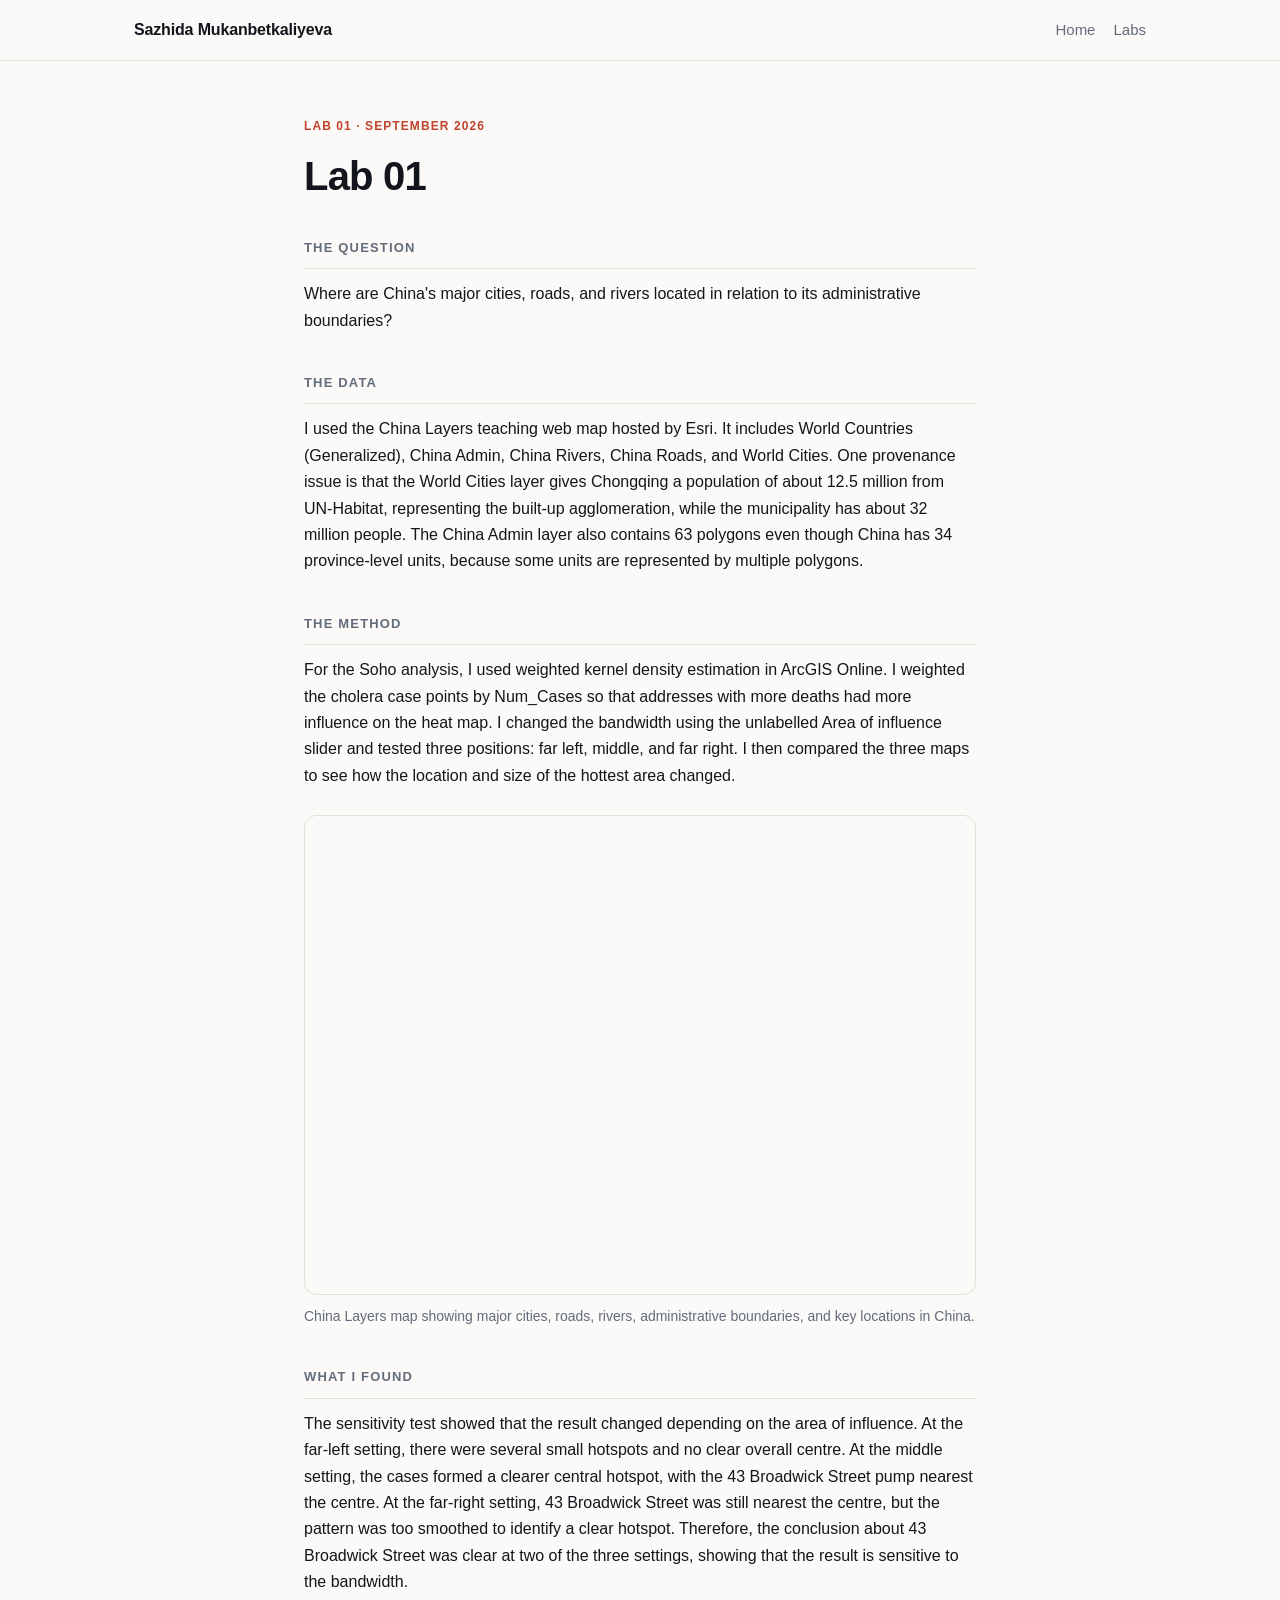
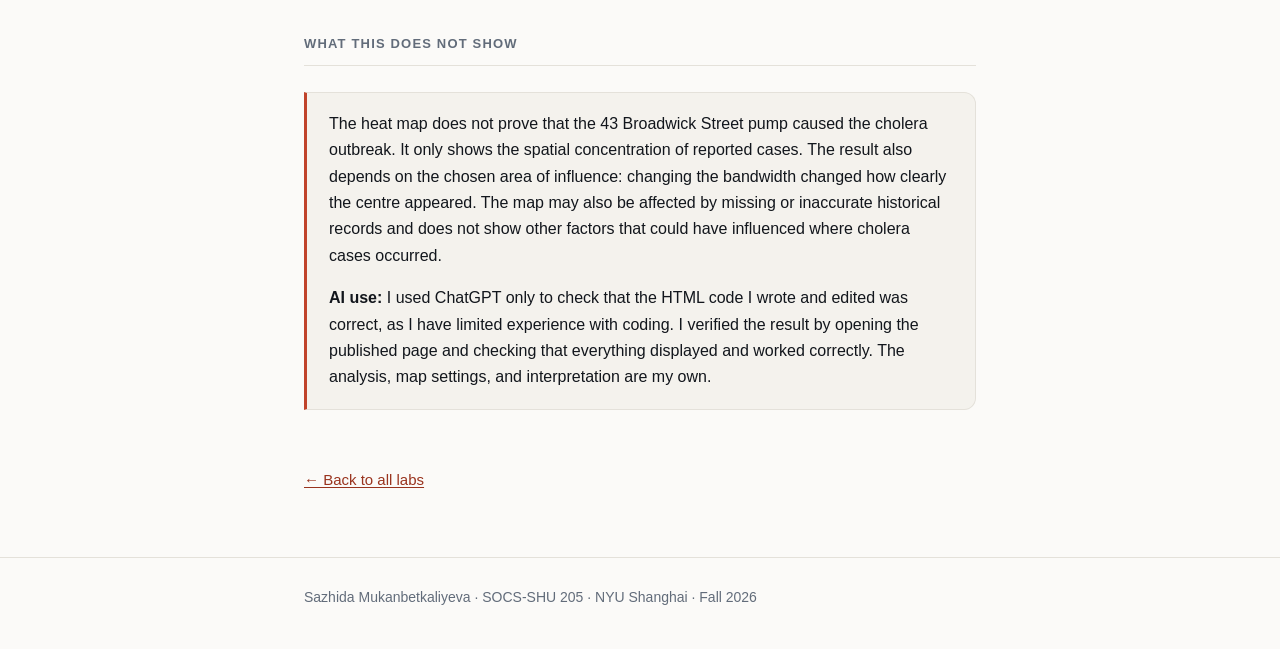
==== labs/lab-01.html @ 51bf0907 "Revise lab-01.html with detailed analysis and findings Updated the content to provide specific detai" ====
<!DOCTYPE html>
<html lang="en">
<head>
<meta charset="utf-8">
<meta name="viewport" content="width=device-width, initial-scale=1">
<title>Lab 01 · Sazhida Mukanbetkaliyeva</title>

<!-- Note the ../ — this page is inside the labs folder, so it has to
     look one level up to find the stylesheet. -->
<link rel="stylesheet" href="../style.css">
</head>

<body>
<a class="skip" href="#main">Skip to content</a>

<header class="site-head">
  <div class="wrap">
    <a class="brand" href="../index.html">Sazhida Mukanbetkaliyeva</a>
    <nav>
      <a href="../index.html">Home</a>
      <a href="../index.html#labs">Labs</a>
    </nav>
  </div>
</header>

<main id="main">
<article class="entry">
  <div class="wrap wrap-narrow">

    <p class="kicker">Lab 01 · September 2026</p>

    <!-- EDIT THIS: a title that says what you found, not what you did.
         "Where the metro does not go" beats "Lab 1 report". -->
    <h1>Lab 01</h1>

    <!-- ============================================================
         The six parts. Every entry in this course has all six.
         Do not delete a heading — if a section is thin, that is
         information too.
         ============================================================ -->

    <h2>The question</h2>
    <p>
     Where are China's major cities, roads, and rivers located in relation to its administrative boundaries?
    </p>

    <h2>The data</h2>
    <p>
     I used the China Layers teaching web map hosted by Esri. It includes
  World Countries (Generalized), China Admin, China Rivers, China Roads,
  and World Cities. One provenance issue is that the World Cities layer
  gives Chongqing a population of about 12.5 million from UN-Habitat,
  representing the built-up agglomeration, while the municipality has
  about 32 million people. The China Admin layer also contains 63 polygons
  even though China has 34 province-level units, because some units are
  represented by multiple polygons.
     </p>

    <h2>The method</h2>
    <p>
       For the Soho analysis, I used weighted kernel density estimation in ArcGIS
  Online. I weighted the cholera case points by Num_Cases so that addresses
  with more deaths had more influence on the heat map. I changed the bandwidth
  using the unlabelled Area of influence slider and tested three positions:
  far left, middle, and far right. I then compared the three maps to see how
  the location and size of the hottest area changed.
    </p>

    <!-- ============================================================
         YOUR MAP
         Two options:

         1. An image. Export a PNG from ArcGIS or QGIS, put it in this
            labs folder, and change the src below to your filename
            (for example src="map-01.png").

         2. A live web map. Publish it in ArcGIS Online, choose Share,
            then Embed, and paste the src URL into the <iframe> line.

         Delete whichever one you are not using.
         ============================================================ -->
    <figure>
  <iframe src="https://www.arcgis.com/apps/Embed/index.html?webmap=737b3a862f6442bb9dc0b1dc8c91589c"
          title="China Layers web map" loading="lazy"></iframe>
  <figcaption>
         China Layers map showing major cities, roads, rivers, administrative boundaries, and key locations in China.
      </figcaption>
    </figure>

    <h2>What I found</h2>
    <p>
      The sensitivity test showed that the result changed depending on the area
  of influence. At the far-left setting, there were several small hotspots
  and no clear overall centre. At the middle setting, the cases formed a
  clearer central hotspot, with the 43 Broadwick Street pump nearest the
  centre. At the far-right setting, 43 Broadwick Street was still nearest
  the centre, but the pattern was too smoothed to identify a clear hotspot.
  Therefore, the conclusion about 43 Broadwick Street was clear at two of
  the three settings, showing that the result is sensitive to the bandwidth.
    </p>

    <h2>What this does not show</h2>
    <div class="limits">
      <p>
        The heat map does not prove that the 43 Broadwick Street pump caused the
  cholera outbreak. It only shows the spatial concentration of reported cases.
  The result also depends on the chosen area of influence: changing the
  bandwidth changed how clearly the centre appeared. The map may also be
  affected by missing or inaccurate historical records and does not show
  other factors that could have influenced where cholera cases occurred.
      </p>
      <p>
        <strong>AI use:</strong> I used ChatGPT only to check that the HTML code
  I wrote and edited was correct, as I have limited experience with coding.
  I verified the result by opening the published page and checking that
  everything displayed and worked correctly. The analysis, map settings,
  and interpretation are my own.
      </p>
    </div>

    <a class="back" href="../index.html#labs">← Back to all labs</a>

  </div>
</article>
</main>

<footer class="site-foot">
  <div class="wrap wrap-narrow">
    <p>Sazhida Mukanbetkaliyeva · SOCS-SHU 205 · NYU Shanghai · Fall 2026</p>
  </div>
</footer>

</body>
</html>
---- style.css ----
/* ============================================================
   Your portfolio stylesheet.

   No external fonts, scripts, or CDNs. Everything loads from your
   own repository, so the site behaves the same on campus in
   Shanghai as it does anywhere else. Please keep it that way.

   START HERE: the block below controls every colour on the site.
   Change --accent to any colour you like and reload the page.
   ============================================================ */

:root {
  --bg:          #fbfaf8;   /* page background          */
  --bg-alt:      #f4f2ed;   /* alternate band           */
  --surface:     #ffffff;   /* cards                    */
  --ink:         #12161c;   /* main text                */
  --ink-soft:    #39424f;
  --muted:       #626c7a;   /* secondary text           */
  --line:        #e4e1da;   /* borders                  */
  --accent:      #c0432b;   /* EDIT THIS ONE FIRST      */
  --accent-ink:  #99331e;   /* darker accent, for links */

  --radius: 12px;
  --shadow: 0 1px 2px rgba(18,22,28,.05), 0 8px 24px -12px rgba(18,22,28,.14);

  --sans: -apple-system, BlinkMacSystemFont, "Segoe UI", "Helvetica Neue",
          "PingFang SC", "Hiragino Sans GB", "Microsoft YaHei", Roboto, Arial,
          sans-serif;
}

/* Dark mode. These are the same variables, for people whose device
   is set to dark. You do not have to touch this. */
@media (prefers-color-scheme: dark) {
  :root {
    --bg:         #0d1117;
    --bg-alt:     #12181f;
    --surface:    #161c24;
    --ink:        #e9ecef;
    --ink-soft:   #c3cad3;
    --muted:      #98a3b1;
    --line:       #262d38;
    --accent:     #ff7051;
    --accent-ink: #ff9077;
    --shadow:     0 1px 2px rgba(0,0,0,.4), 0 8px 24px -12px rgba(0,0,0,.6);
  }
}

/* ---------- basics ---------- */
*, *::before, *::after { box-sizing: border-box; }
html { -webkit-text-size-adjust: 100%; scroll-behavior: smooth; }

body {
  margin: 0;
  background: var(--bg);
  color: var(--ink);
  font-family: var(--sans);
  font-size: 16px;
  line-height: 1.65;
  -webkit-font-smoothing: antialiased;
}

img { max-width: 100%; height: auto; display: block; }
a { color: var(--accent-ink); text-underline-offset: 2px; }
a:hover { color: var(--accent); }

.wrap { width: 100%; max-width: 1060px; margin: 0 auto; padding: 0 24px; }
.wrap-narrow { max-width: 720px; }
.muted { color: var(--muted); }

.skip { position: absolute; left: -9999px; top: 0; z-index: 100;
        background: var(--accent); color: #fff; padding: 10px 16px; }
.skip:focus { left: 0; }

/* ---------- header ---------- */
.site-head {
  border-bottom: 1px solid var(--line);
  background: var(--bg);
  position: sticky; top: 0; z-index: 50;
}
.site-head .wrap {
  display: flex; align-items: center; gap: 20px;
  min-height: 60px; flex-wrap: wrap;
}
.brand {
  font-weight: 600; color: var(--ink); text-decoration: none;
  margin-right: auto; letter-spacing: -0.01em;
}
.site-head nav { display: flex; gap: 18px; }
.site-head nav a { color: var(--muted); text-decoration: none; font-size: 15px; }
.site-head nav a:hover { color: var(--accent); }

/* ---------- hero ---------- */
.hero { padding: 72px 0 40px; }
.kicker {
  font-size: 12px; font-weight: 600; letter-spacing: .09em;
  text-transform: uppercase; color: var(--accent); margin: 0 0 14px;
}
.hero h1 {
  font-size: clamp(34px, 6vw, 52px);
  line-height: 1.08; letter-spacing: -0.025em;
  margin: 0 0 18px; font-weight: 700;
}
.lede { font-size: 18px; color: var(--ink-soft); margin: 0; }

/* ---------- sections ---------- */
section { padding: 40px 0; }
section h2 {
  font-size: 13px; font-weight: 600; letter-spacing: .09em;
  text-transform: uppercase; color: var(--muted);
  margin: 0 0 22px; padding-bottom: 12px;
  border-bottom: 1px solid var(--line);
}
.band { background: var(--bg-alt); border-top: 1px solid var(--line);
        border-bottom: 1px solid var(--line); }

/* ---------- lab cards ---------- */
.cards { list-style: none; margin: 0; padding: 0; display: grid; gap: 14px; }
.card {
  background: var(--surface); border: 1px solid var(--line);
  border-radius: var(--radius); box-shadow: var(--shadow);
}
.card > a, .card > span:first-child { display: block; }
.card > a {
  padding: 20px 22px; text-decoration: none; color: inherit;
  border-radius: var(--radius);
}
.card > a:hover { border-color: var(--accent); }
.card-todo { padding: 20px 22px; opacity: .55; }

.card-num {
  display: block; font-size: 12px; font-weight: 600;
  letter-spacing: .08em; text-transform: uppercase;
  color: var(--accent); margin-bottom: 6px;
}
.card-title { display: block; font-size: 19px; font-weight: 650;
              letter-spacing: -0.01em; margin-bottom: 6px; }
.card-note { display: block; font-size: 15px; color: var(--muted); }

/* ---------- lab entry pages ---------- */
.entry { padding: 56px 0 24px; }
.entry h1 {
  font-size: clamp(28px, 4.5vw, 40px); line-height: 1.15;
  letter-spacing: -0.02em; margin: 0 0 16px; font-weight: 700;
}
.entry h2 {
  font-size: 13px; font-weight: 600; letter-spacing: .09em;
  text-transform: uppercase; color: var(--muted);
  margin: 38px 0 12px; padding-bottom: 10px;
  border-bottom: 1px solid var(--line);
}
.entry p { margin: 0 0 16px; }

/* A map or image with a caption under it. */
figure { margin: 26px 0; }
figure img, figure iframe {
  width: 100%; border: 1px solid var(--line);
  border-radius: var(--radius); display: block;
}
figure iframe { height: 480px; }
figcaption { font-size: 14px; color: var(--muted); margin-top: 10px; }

/* The limitations box. Every entry needs one. */
.limits {
  background: var(--bg-alt); border: 1px solid var(--line);
  border-left: 3px solid var(--accent);
  border-radius: 0 var(--radius) var(--radius) 0;
  padding: 18px 22px; margin: 26px 0;
}
.limits p:last-child { margin-bottom: 0; }

.back { display: inline-block; margin-top: 32px; font-size: 15px; }

/* ---------- footer ---------- */
.site-foot {
  border-top: 1px solid var(--line); margin-top: 40px;
  padding: 28px 0 40px; color: var(--muted); font-size: 14px;
}
.site-foot p { margin: 0; }

/* ---------- phones ---------- */
@media (max-width: 600px) {
  .hero { padding: 48px 0 28px; }
  figure iframe { height: 340px; }
}
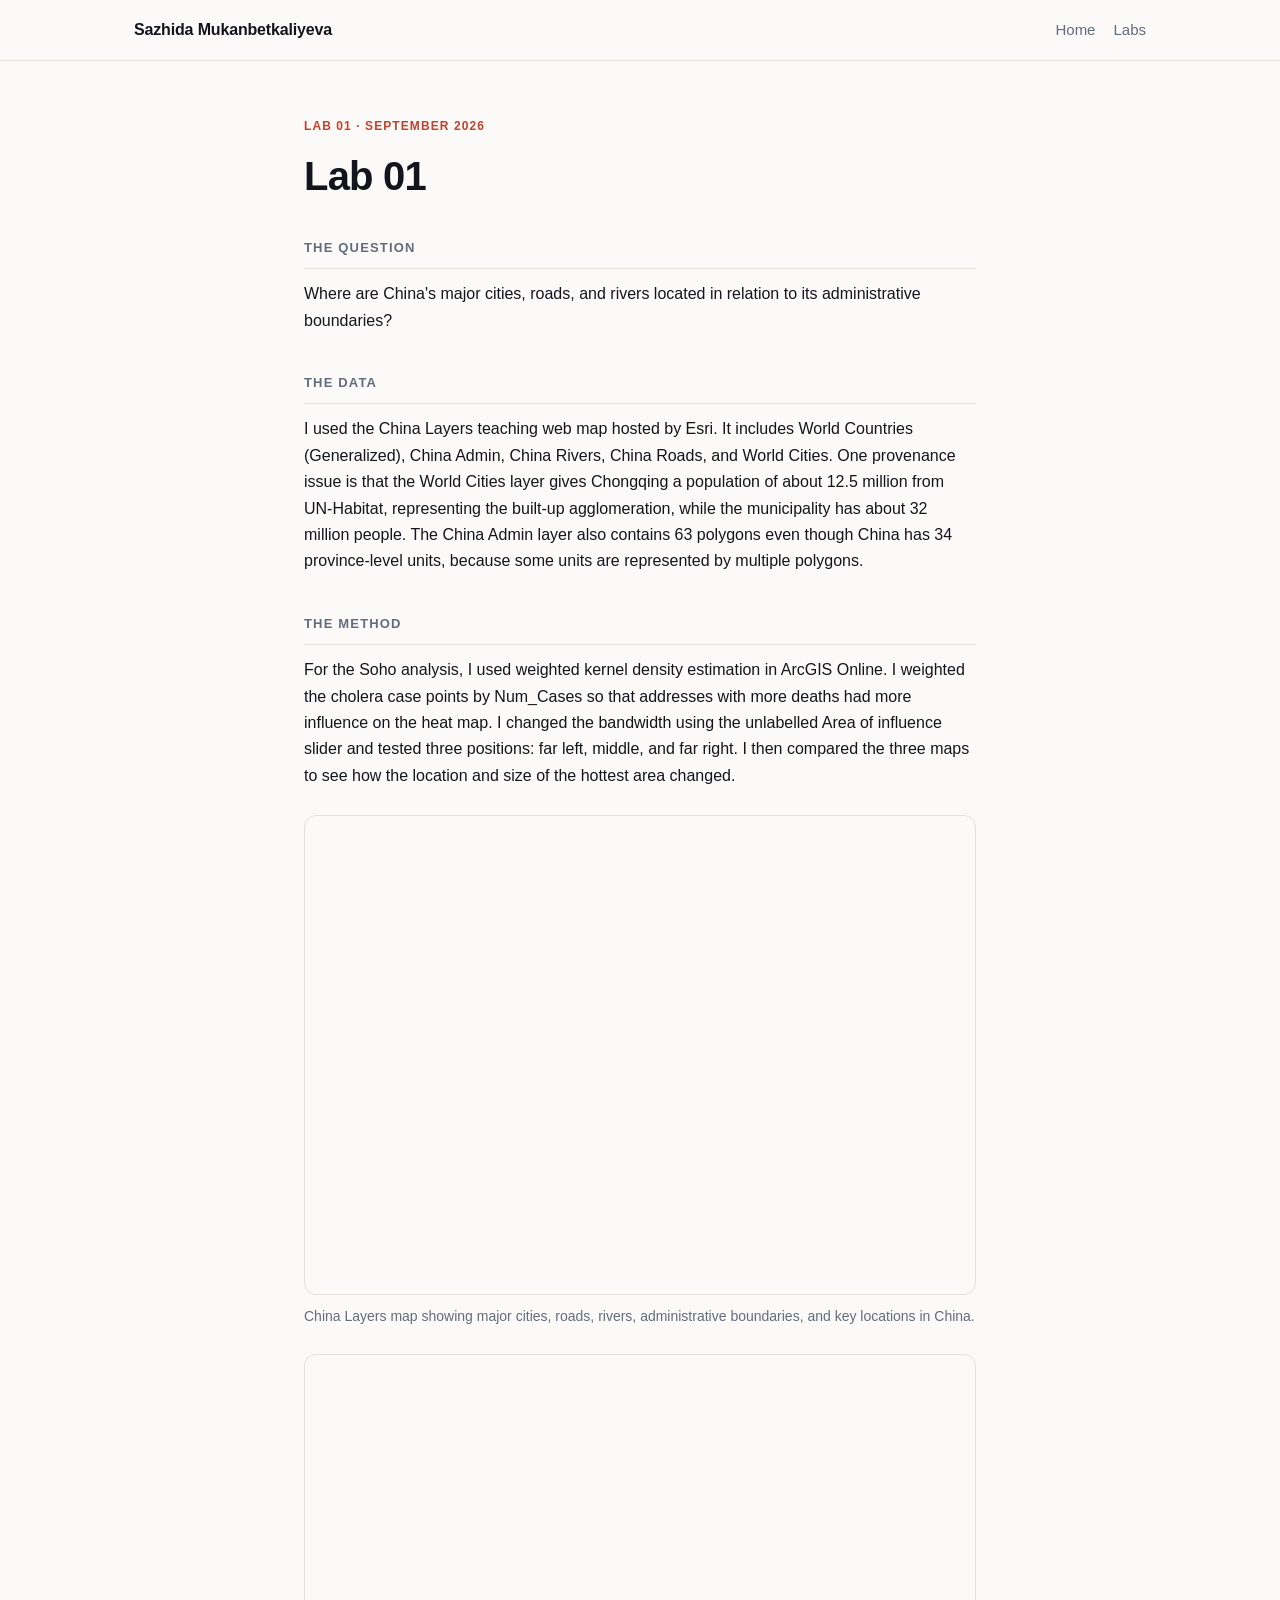
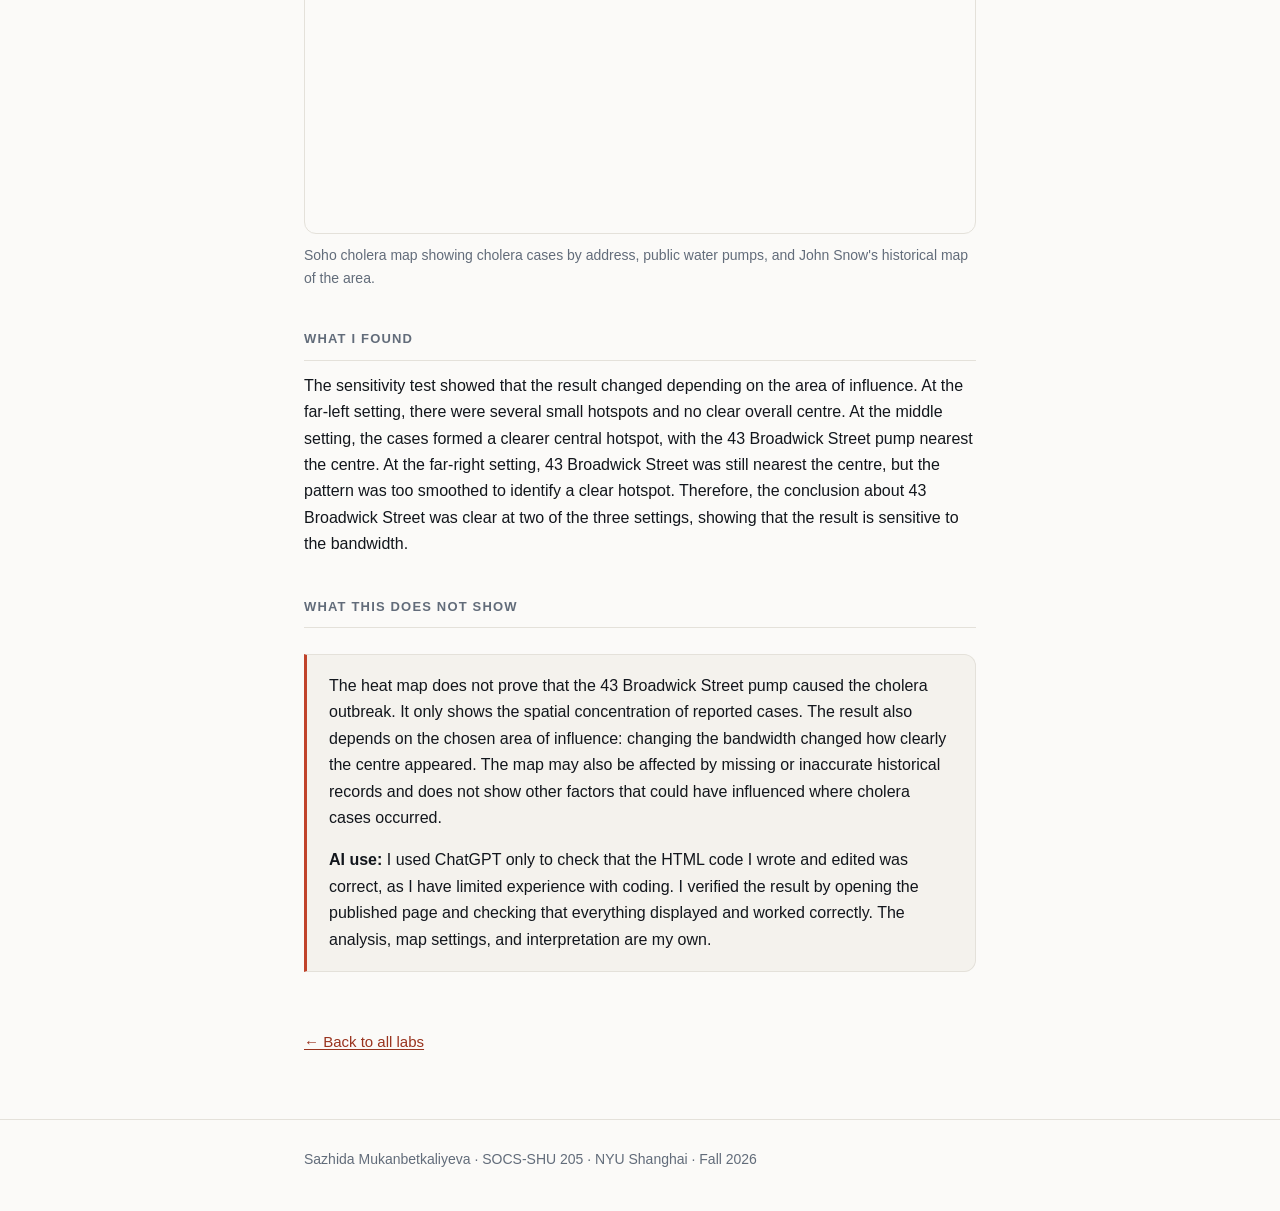
==== commit 9dd6117e: "Embed Soho cholera web map in lab-01.html Added an iframe for the Soho cholera web map with a captio" ====
--- a/labs/lab-01.html
+++ b/labs/lab-01.html
@@ -86,7 +86,18 @@
          China Layers map showing major cities, roads, rivers, administrative boundaries, and key locations in China.
       </figcaption>
     </figure>
+<figure>
+  <iframe
+    src="https://www.arcgis.com/apps/Embed/index.html?webmap=d10f31c89e8845ae975fe3ef12d57317"
+    title="Soho cholera web map"
+    loading="lazy">
+  </iframe>
 
+  <figcaption>
+    Soho cholera map showing cholera cases by address, public water pumps,
+    and John Snow's historical map of the area.
+  </figcaption>
+</figure>
     <h2>What I found</h2>
     <p>
       The sensitivity test showed that the result changed depending on the area
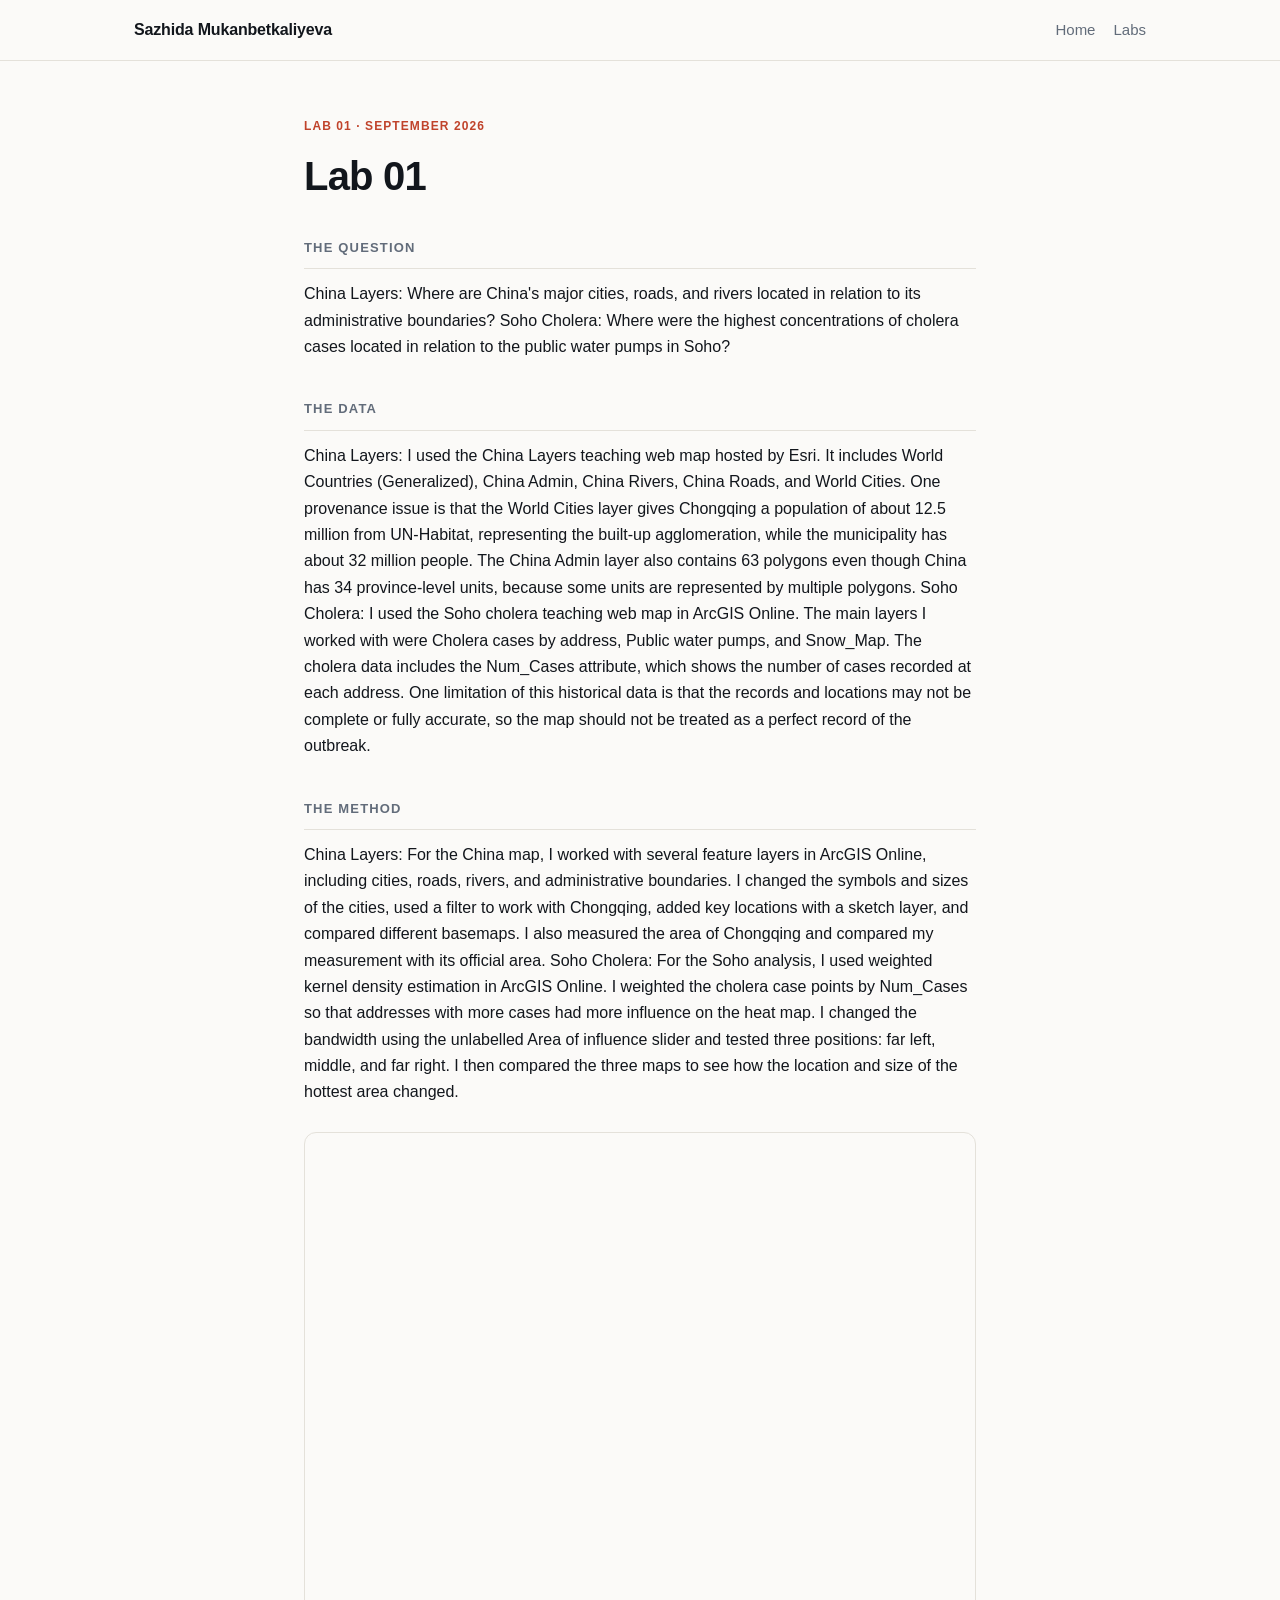
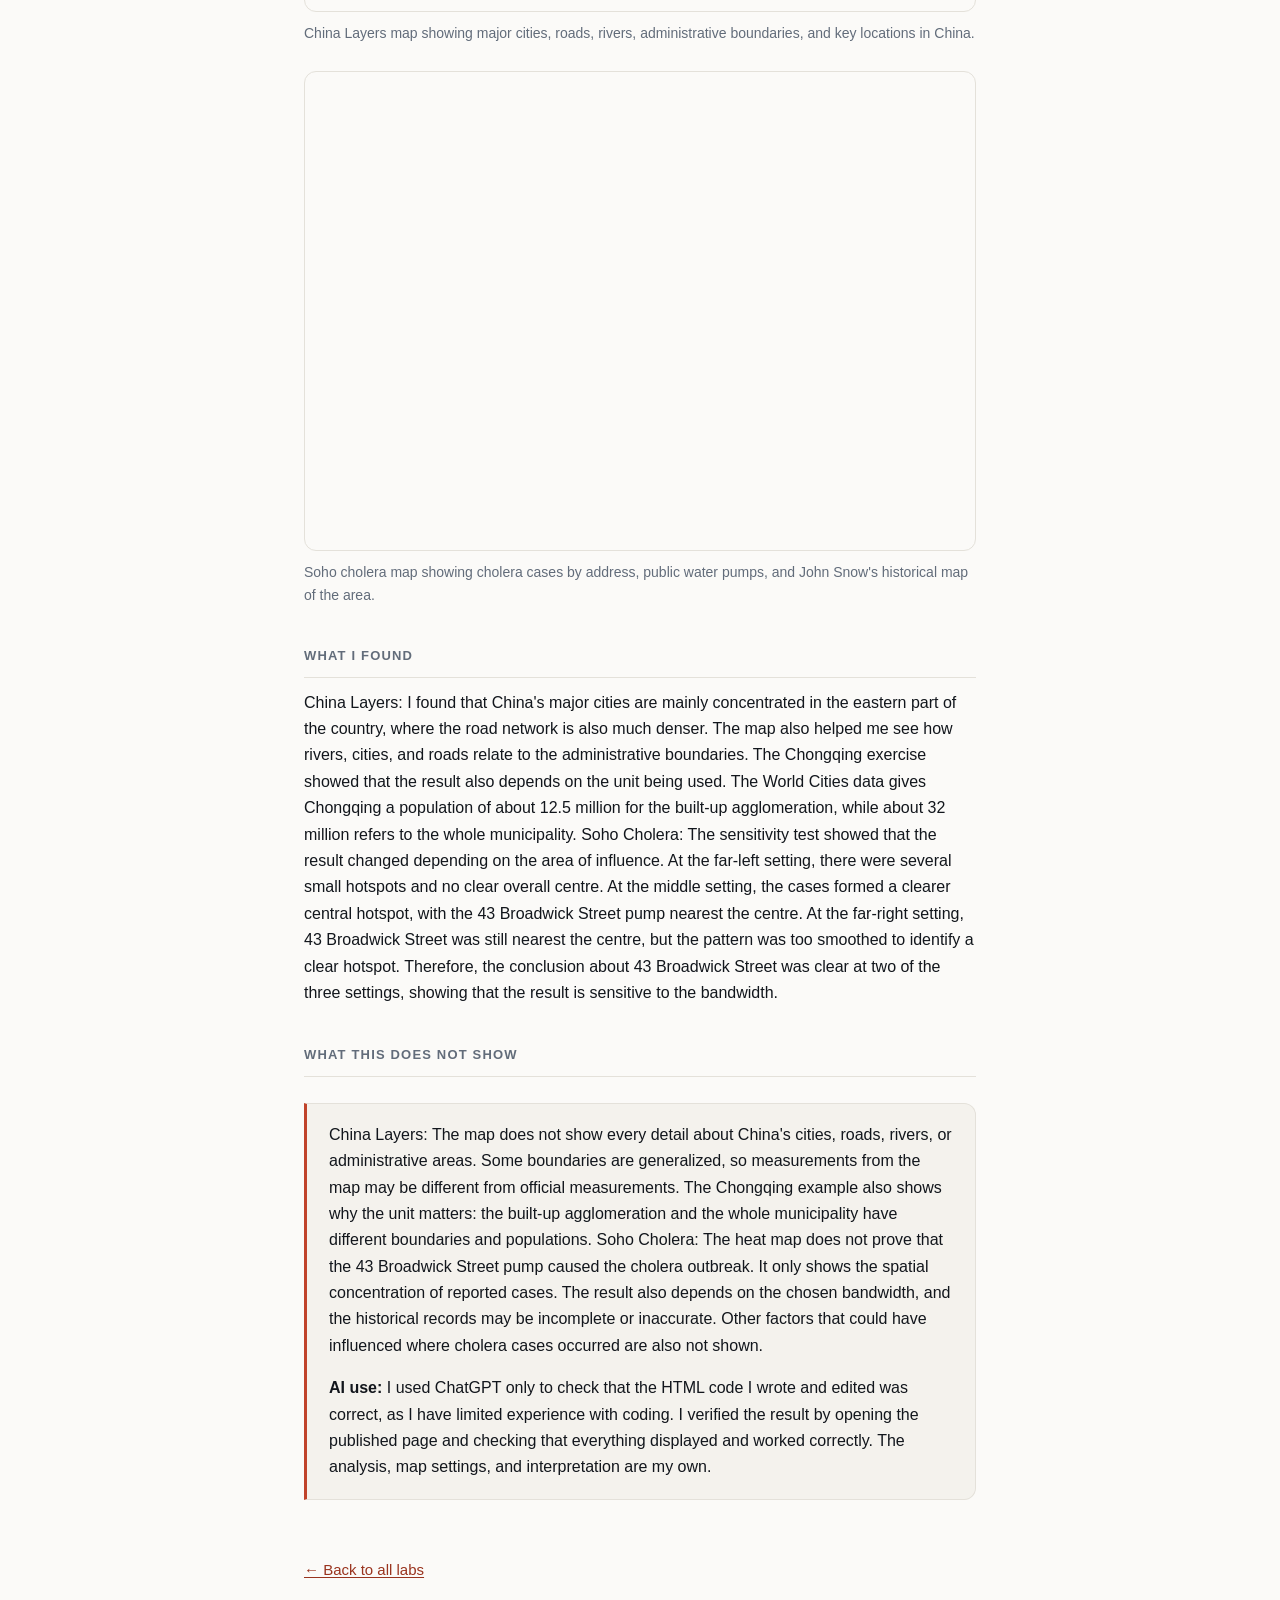
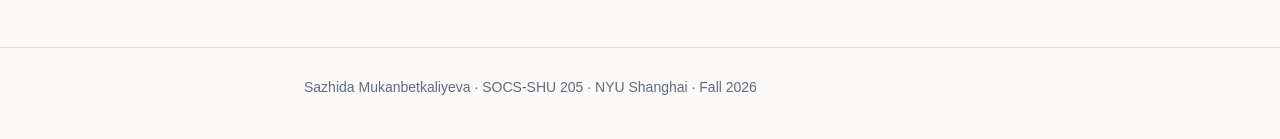
==== commit 73c55345: "Refactor content for China Layers and Soho Cholera sections" ====
--- a/labs/lab-01.html
+++ b/labs/lab-01.html
@@ -41,29 +41,23 @@
 
     <h2>The question</h2>
     <p>
-     Where are China's major cities, roads, and rivers located in relation to its administrative boundaries?
+     China Layers: Where are China's major cities, roads, and rivers located in relation to its administrative boundaries?
+
+Soho Cholera: Where were the highest concentrations of cholera cases located in relation to the public water pumps in Soho?
     </p>
 
     <h2>The data</h2>
     <p>
-     I used the China Layers teaching web map hosted by Esri. It includes
-  World Countries (Generalized), China Admin, China Rivers, China Roads,
-  and World Cities. One provenance issue is that the World Cities layer
-  gives Chongqing a population of about 12.5 million from UN-Habitat,
-  representing the built-up agglomeration, while the municipality has
-  about 32 million people. The China Admin layer also contains 63 polygons
-  even though China has 34 province-level units, because some units are
-  represented by multiple polygons.
+    China Layers: I used the China Layers teaching web map hosted by Esri. It includes World Countries (Generalized), China Admin, China Rivers, China Roads, and World Cities. One provenance issue is that the World Cities layer gives Chongqing a population of about 12.5 million from UN-Habitat, representing the built-up agglomeration, while the municipality has about 32 million people. The China Admin layer also contains 63 polygons even though China has 34 province-level units, because some units are represented by multiple polygons.
+
+Soho Cholera: I used the Soho cholera teaching web map in ArcGIS Online. The main layers I worked with were Cholera cases by address, Public water pumps, and Snow_Map. The cholera data includes the Num_Cases attribute, which shows the number of cases recorded at each address. One limitation of this historical data is that the records and locations may not be complete or fully accurate, so the map should not be treated as a perfect record of the outbreak.
      </p>
 
     <h2>The method</h2>
     <p>
-       For the Soho analysis, I used weighted kernel density estimation in ArcGIS
-  Online. I weighted the cholera case points by Num_Cases so that addresses
-  with more deaths had more influence on the heat map. I changed the bandwidth
-  using the unlabelled Area of influence slider and tested three positions:
-  far left, middle, and far right. I then compared the three maps to see how
-  the location and size of the hottest area changed.
+       China Layers: For the China map, I worked with several feature layers in ArcGIS Online, including cities, roads, rivers, and administrative boundaries. I changed the symbols and sizes of the cities, used a filter to work with Chongqing, added key locations with a sketch layer, and compared different basemaps. I also measured the area of Chongqing and compared my measurement with its official area.
+
+Soho Cholera: For the Soho analysis, I used weighted kernel density estimation in ArcGIS Online. I weighted the cholera case points by Num_Cases so that addresses with more cases had more influence on the heat map. I changed the bandwidth using the unlabelled Area of influence slider and tested three positions: far left, middle, and far right. I then compared the three maps to see how the location and size of the hottest area changed.
     </p>
 
     <!-- ============================================================
@@ -100,25 +94,17 @@
 </figure>
     <h2>What I found</h2>
     <p>
-      The sensitivity test showed that the result changed depending on the area
-  of influence. At the far-left setting, there were several small hotspots
-  and no clear overall centre. At the middle setting, the cases formed a
-  clearer central hotspot, with the 43 Broadwick Street pump nearest the
-  centre. At the far-right setting, 43 Broadwick Street was still nearest
-  the centre, but the pattern was too smoothed to identify a clear hotspot.
-  Therefore, the conclusion about 43 Broadwick Street was clear at two of
-  the three settings, showing that the result is sensitive to the bandwidth.
+      China Layers: I found that China's major cities are mainly concentrated in the eastern part of the country, where the road network is also much denser. The map also helped me see how rivers, cities, and roads relate to the administrative boundaries. The Chongqing exercise showed that the result also depends on the unit being used. The World Cities data gives Chongqing a population of about 12.5 million for the built-up agglomeration, while about 32 million refers to the whole municipality.
+
+Soho Cholera: The sensitivity test showed that the result changed depending on the area of influence. At the far-left setting, there were several small hotspots and no clear overall centre. At the middle setting, the cases formed a clearer central hotspot, with the 43 Broadwick Street pump nearest the centre. At the far-right setting, 43 Broadwick Street was still nearest the centre, but the pattern was too smoothed to identify a clear hotspot. Therefore, the conclusion about 43 Broadwick Street was clear at two of the three settings, showing that the result is sensitive to the bandwidth.
     </p>
 
     <h2>What this does not show</h2>
     <div class="limits">
       <p>
-        The heat map does not prove that the 43 Broadwick Street pump caused the
-  cholera outbreak. It only shows the spatial concentration of reported cases.
-  The result also depends on the chosen area of influence: changing the
-  bandwidth changed how clearly the centre appeared. The map may also be
-  affected by missing or inaccurate historical records and does not show
-  other factors that could have influenced where cholera cases occurred.
+        China Layers: The map does not show every detail about China's cities, roads, rivers, or administrative areas. Some boundaries are generalized, so measurements from the map may be different from official measurements. The Chongqing example also shows why the unit matters: the built-up agglomeration and the whole municipality have different boundaries and populations.
+
+Soho Cholera: The heat map does not prove that the 43 Broadwick Street pump caused the cholera outbreak. It only shows the spatial concentration of reported cases. The result also depends on the chosen bandwidth, and the historical records may be incomplete or inaccurate. Other factors that could have influenced where cholera cases occurred are also not shown.
       </p>
       <p>
         <strong>AI use:</strong> I used ChatGPT only to check that the HTML code
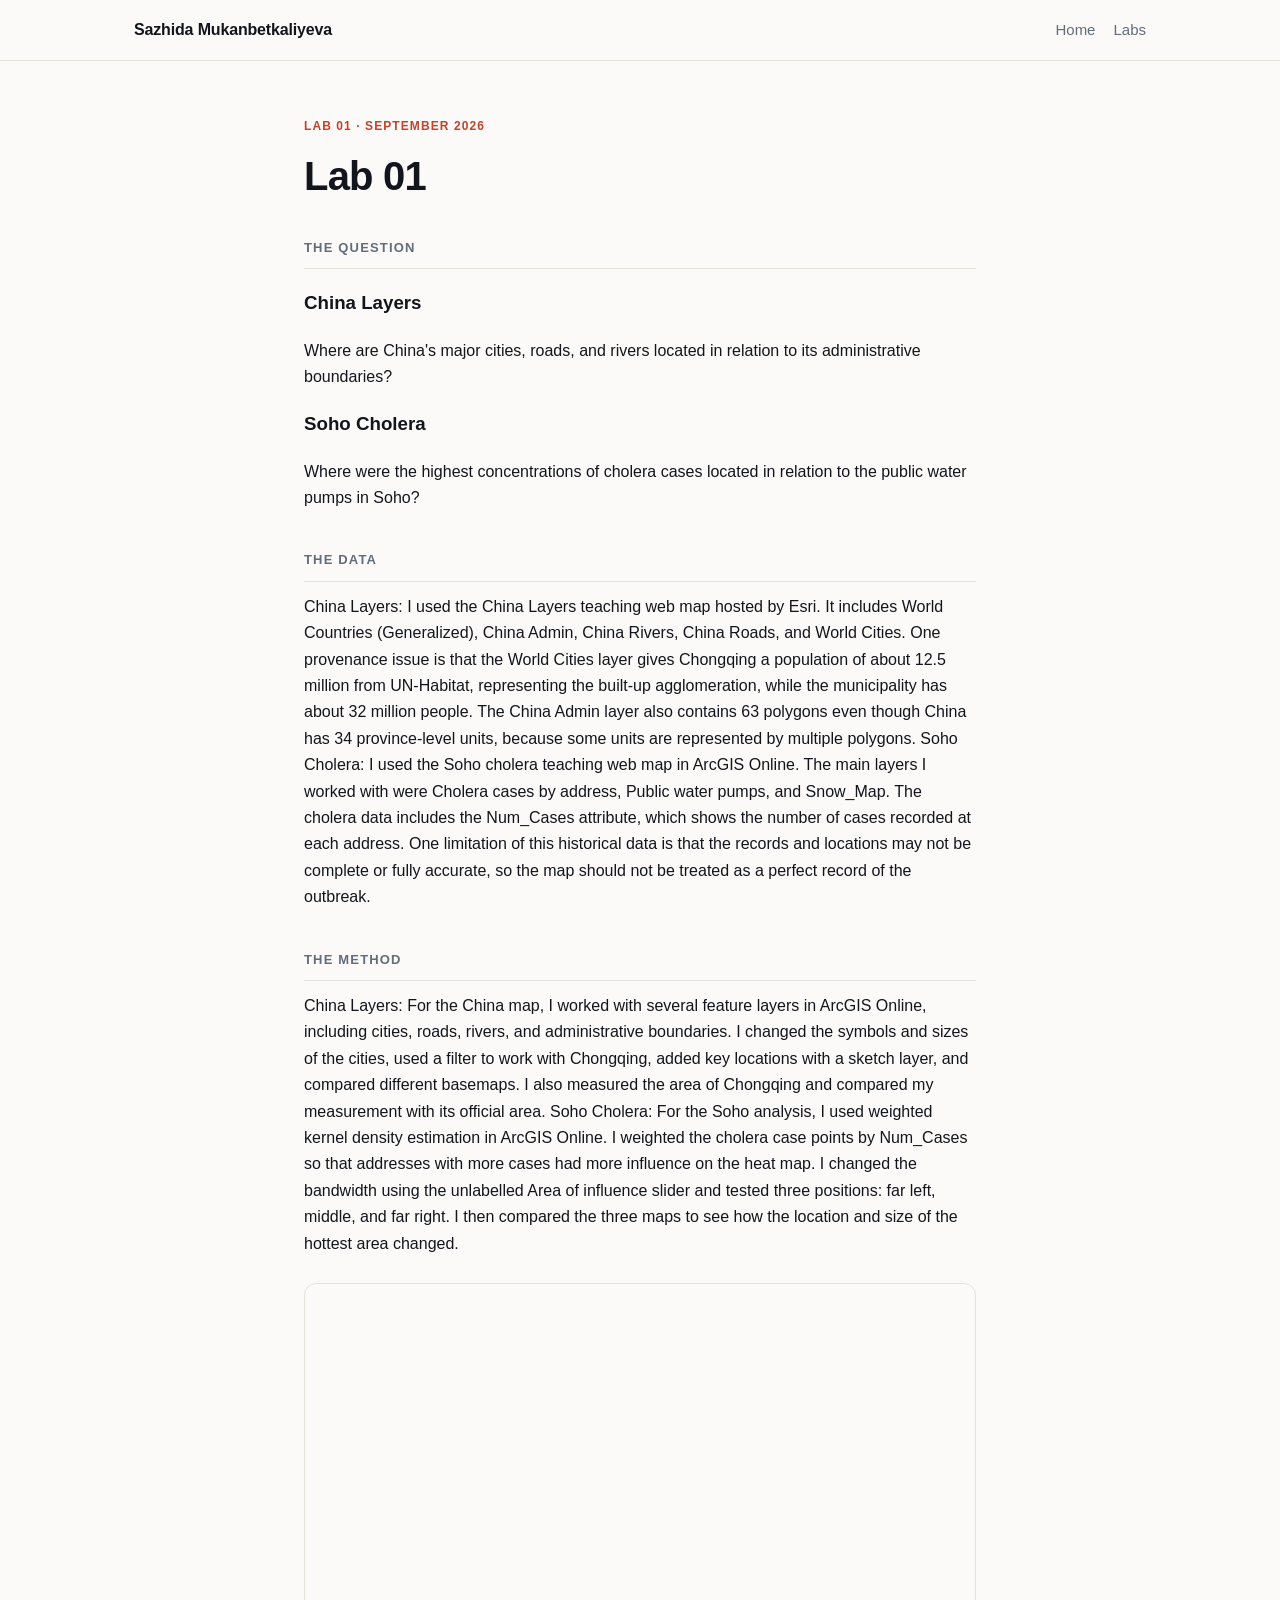
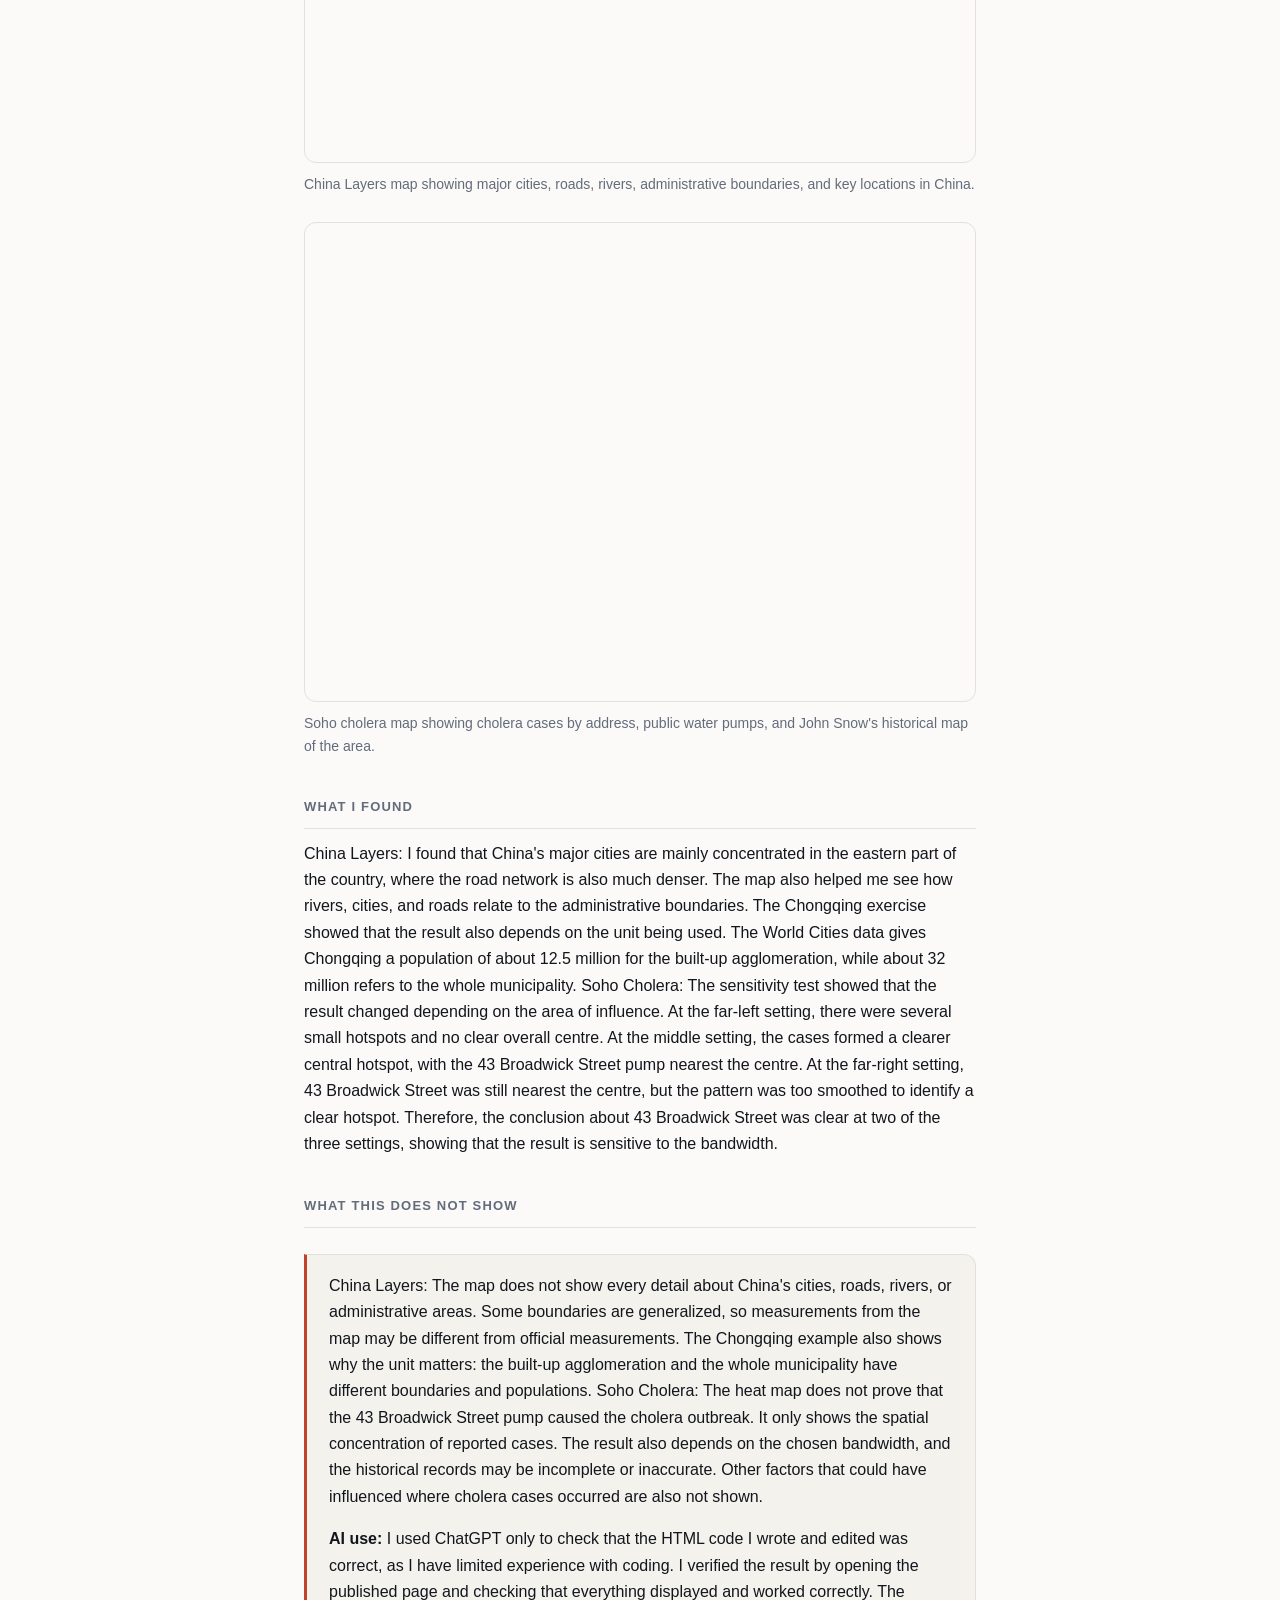
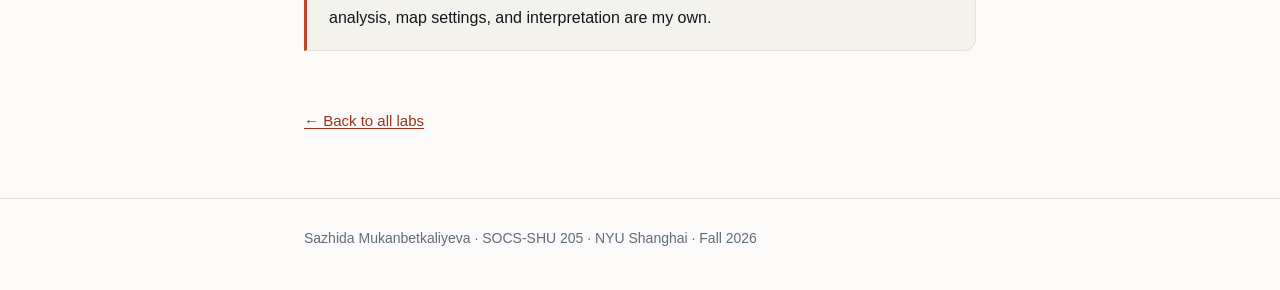
==== commit c5116610: "Update lab-01.html" ====
--- a/labs/lab-01.html
+++ b/labs/lab-01.html
@@ -39,25 +39,34 @@
          information too.
          ============================================================ -->
 
-    <h2>The question</h2>
-    <p>
-     China Layers: Where are China's major cities, roads, and rivers located in relation to its administrative boundaries?
+   <h2>The question</h2>
 
-Soho Cholera: Where were the highest concentrations of cholera cases located in relation to the public water pumps in Soho?
-    </p>
+<h3>China Layers</h3>
+<p>
+  Where are China's major cities, roads, and rivers located in relation to its administrative boundaries?
+</p>
+
+<h3>Soho Cholera</h3>
+<p>
+  Where were the highest concentrations of cholera cases located in relation to the public water pumps in Soho?
+</p>
 
     <h2>The data</h2>
     <p>
     China Layers: I used the China Layers teaching web map hosted by Esri. It includes World Countries (Generalized), China Admin, China Rivers, China Roads, and World Cities. One provenance issue is that the World Cities layer gives Chongqing a population of about 12.5 million from UN-Habitat, representing the built-up agglomeration, while the municipality has about 32 million people. The China Admin layer also contains 63 polygons even though China has 34 province-level units, because some units are represented by multiple polygons.
 
-Soho Cholera: I used the Soho cholera teaching web map in ArcGIS Online. The main layers I worked with were Cholera cases by address, Public water pumps, and Snow_Map. The cholera data includes the Num_Cases attribute, which shows the number of cases recorded at each address. One limitation of this historical data is that the records and locations may not be complete or fully accurate, so the map should not be treated as a perfect record of the outbreak.
+
+     
+     Soho Cholera: I used the Soho cholera teaching web map in ArcGIS Online. The main layers I worked with were Cholera cases by address, Public water pumps, and Snow_Map. The cholera data includes the Num_Cases attribute, which shows the number of cases recorded at each address. One limitation of this historical data is that the records and locations may not be complete or fully accurate, so the map should not be treated as a perfect record of the outbreak.
      </p>
 
     <h2>The method</h2>
     <p>
        China Layers: For the China map, I worked with several feature layers in ArcGIS Online, including cities, roads, rivers, and administrative boundaries. I changed the symbols and sizes of the cities, used a filter to work with Chongqing, added key locations with a sketch layer, and compared different basemaps. I also measured the area of Chongqing and compared my measurement with its official area.
 
-Soho Cholera: For the Soho analysis, I used weighted kernel density estimation in ArcGIS Online. I weighted the cholera case points by Num_Cases so that addresses with more cases had more influence on the heat map. I changed the bandwidth using the unlabelled Area of influence slider and tested three positions: far left, middle, and far right. I then compared the three maps to see how the location and size of the hottest area changed.
+
+     
+         Soho Cholera: For the Soho analysis, I used weighted kernel density estimation in ArcGIS Online. I weighted the cholera case points by Num_Cases so that addresses with more cases had more influence on the heat map. I changed the bandwidth using the unlabelled Area of influence slider and tested three positions: far left, middle, and far right. I then compared the three maps to see how the location and size of the hottest area changed.
     </p>
 
     <!-- ============================================================
@@ -96,7 +105,9 @@
     <p>
       China Layers: I found that China's major cities are mainly concentrated in the eastern part of the country, where the road network is also much denser. The map also helped me see how rivers, cities, and roads relate to the administrative boundaries. The Chongqing exercise showed that the result also depends on the unit being used. The World Cities data gives Chongqing a population of about 12.5 million for the built-up agglomeration, while about 32 million refers to the whole municipality.
 
-Soho Cholera: The sensitivity test showed that the result changed depending on the area of influence. At the far-left setting, there were several small hotspots and no clear overall centre. At the middle setting, the cases formed a clearer central hotspot, with the 43 Broadwick Street pump nearest the centre. At the far-right setting, 43 Broadwick Street was still nearest the centre, but the pattern was too smoothed to identify a clear hotspot. Therefore, the conclusion about 43 Broadwick Street was clear at two of the three settings, showing that the result is sensitive to the bandwidth.
+
+         
+     Soho Cholera: The sensitivity test showed that the result changed depending on the area of influence. At the far-left setting, there were several small hotspots and no clear overall centre. At the middle setting, the cases formed a clearer central hotspot, with the 43 Broadwick Street pump nearest the centre. At the far-right setting, 43 Broadwick Street was still nearest the centre, but the pattern was too smoothed to identify a clear hotspot. Therefore, the conclusion about 43 Broadwick Street was clear at two of the three settings, showing that the result is sensitive to the bandwidth.
     </p>
 
     <h2>What this does not show</h2>
@@ -104,7 +115,9 @@
       <p>
         China Layers: The map does not show every detail about China's cities, roads, rivers, or administrative areas. Some boundaries are generalized, so measurements from the map may be different from official measurements. The Chongqing example also shows why the unit matters: the built-up agglomeration and the whole municipality have different boundaries and populations.
 
-Soho Cholera: The heat map does not prove that the 43 Broadwick Street pump caused the cholera outbreak. It only shows the spatial concentration of reported cases. The result also depends on the chosen bandwidth, and the historical records may be incomplete or inaccurate. Other factors that could have influenced where cholera cases occurred are also not shown.
+
+     
+           Soho Cholera: The heat map does not prove that the 43 Broadwick Street pump caused the cholera outbreak. It only shows the spatial concentration of reported cases. The result also depends on the chosen bandwidth, and the historical records may be incomplete or inaccurate. Other factors that could have influenced where cholera cases occurred are also not shown.
       </p>
       <p>
         <strong>AI use:</strong> I used ChatGPT only to check that the HTML code
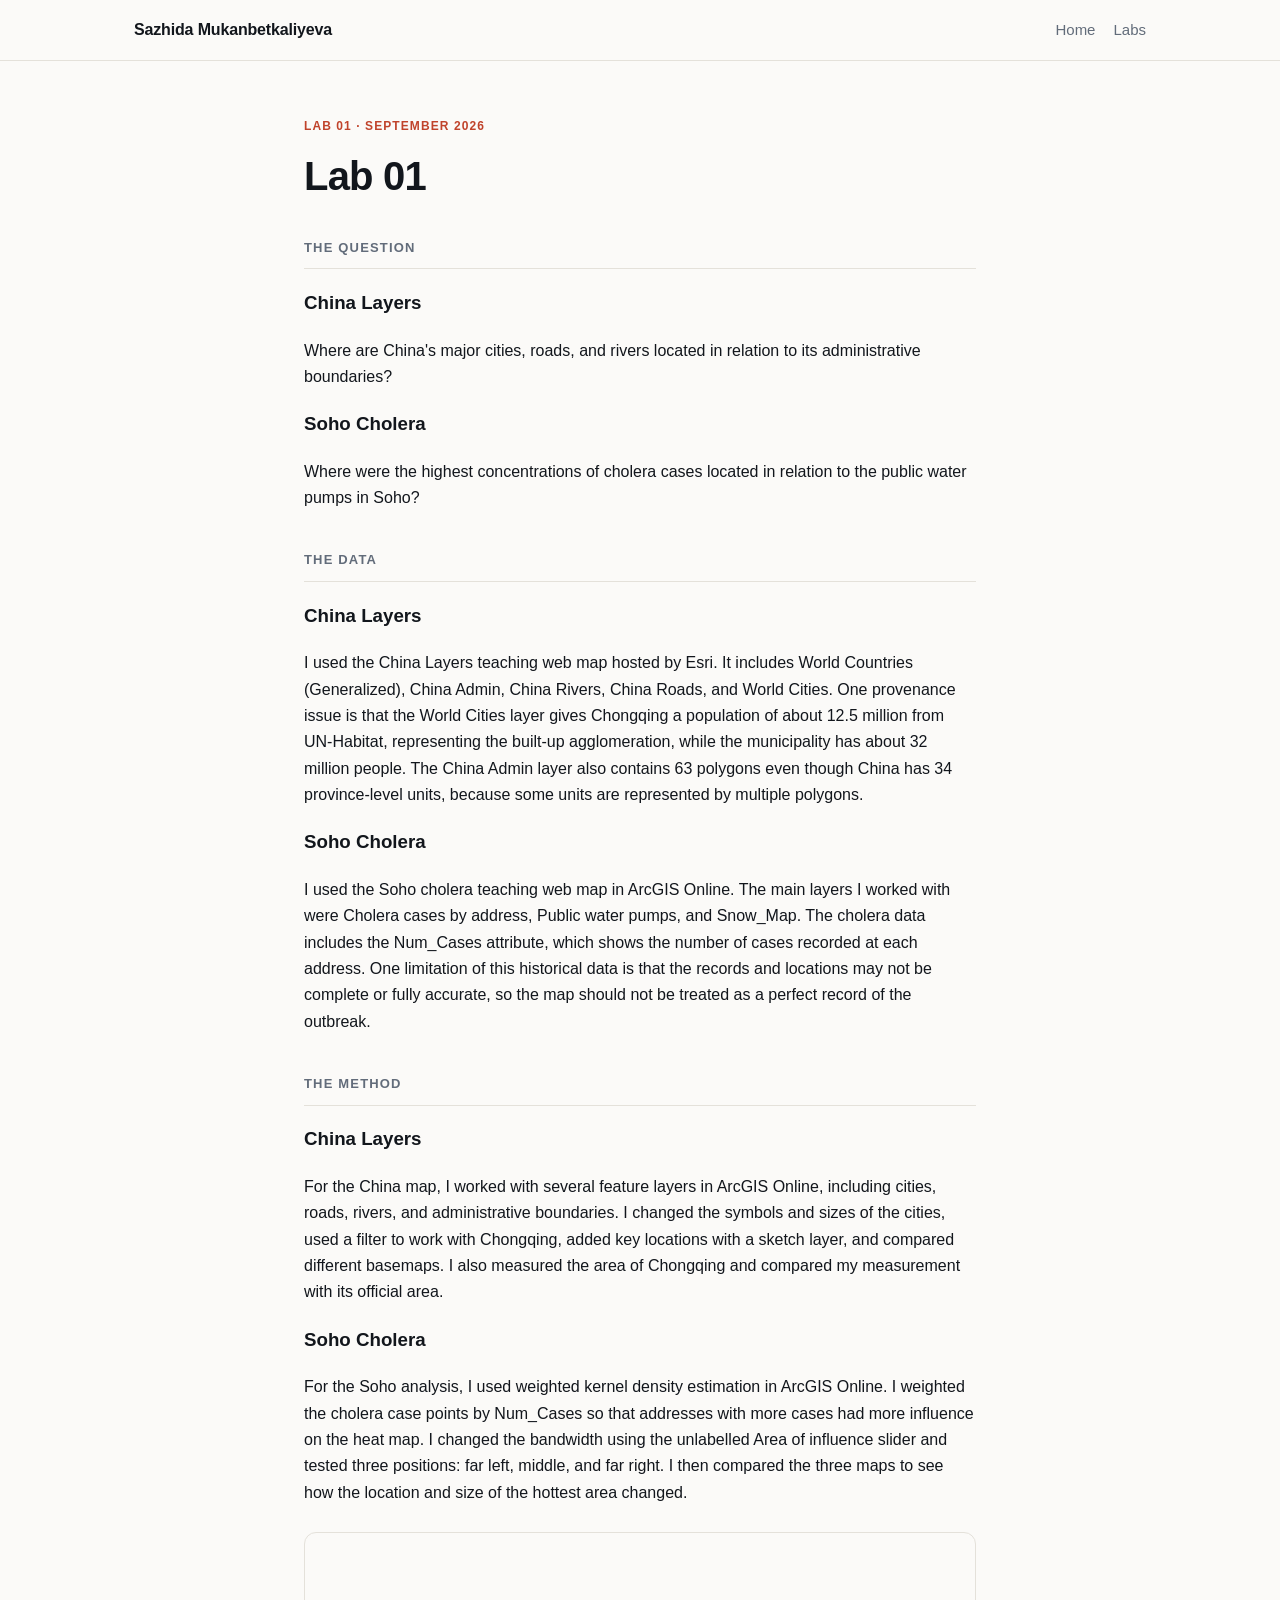
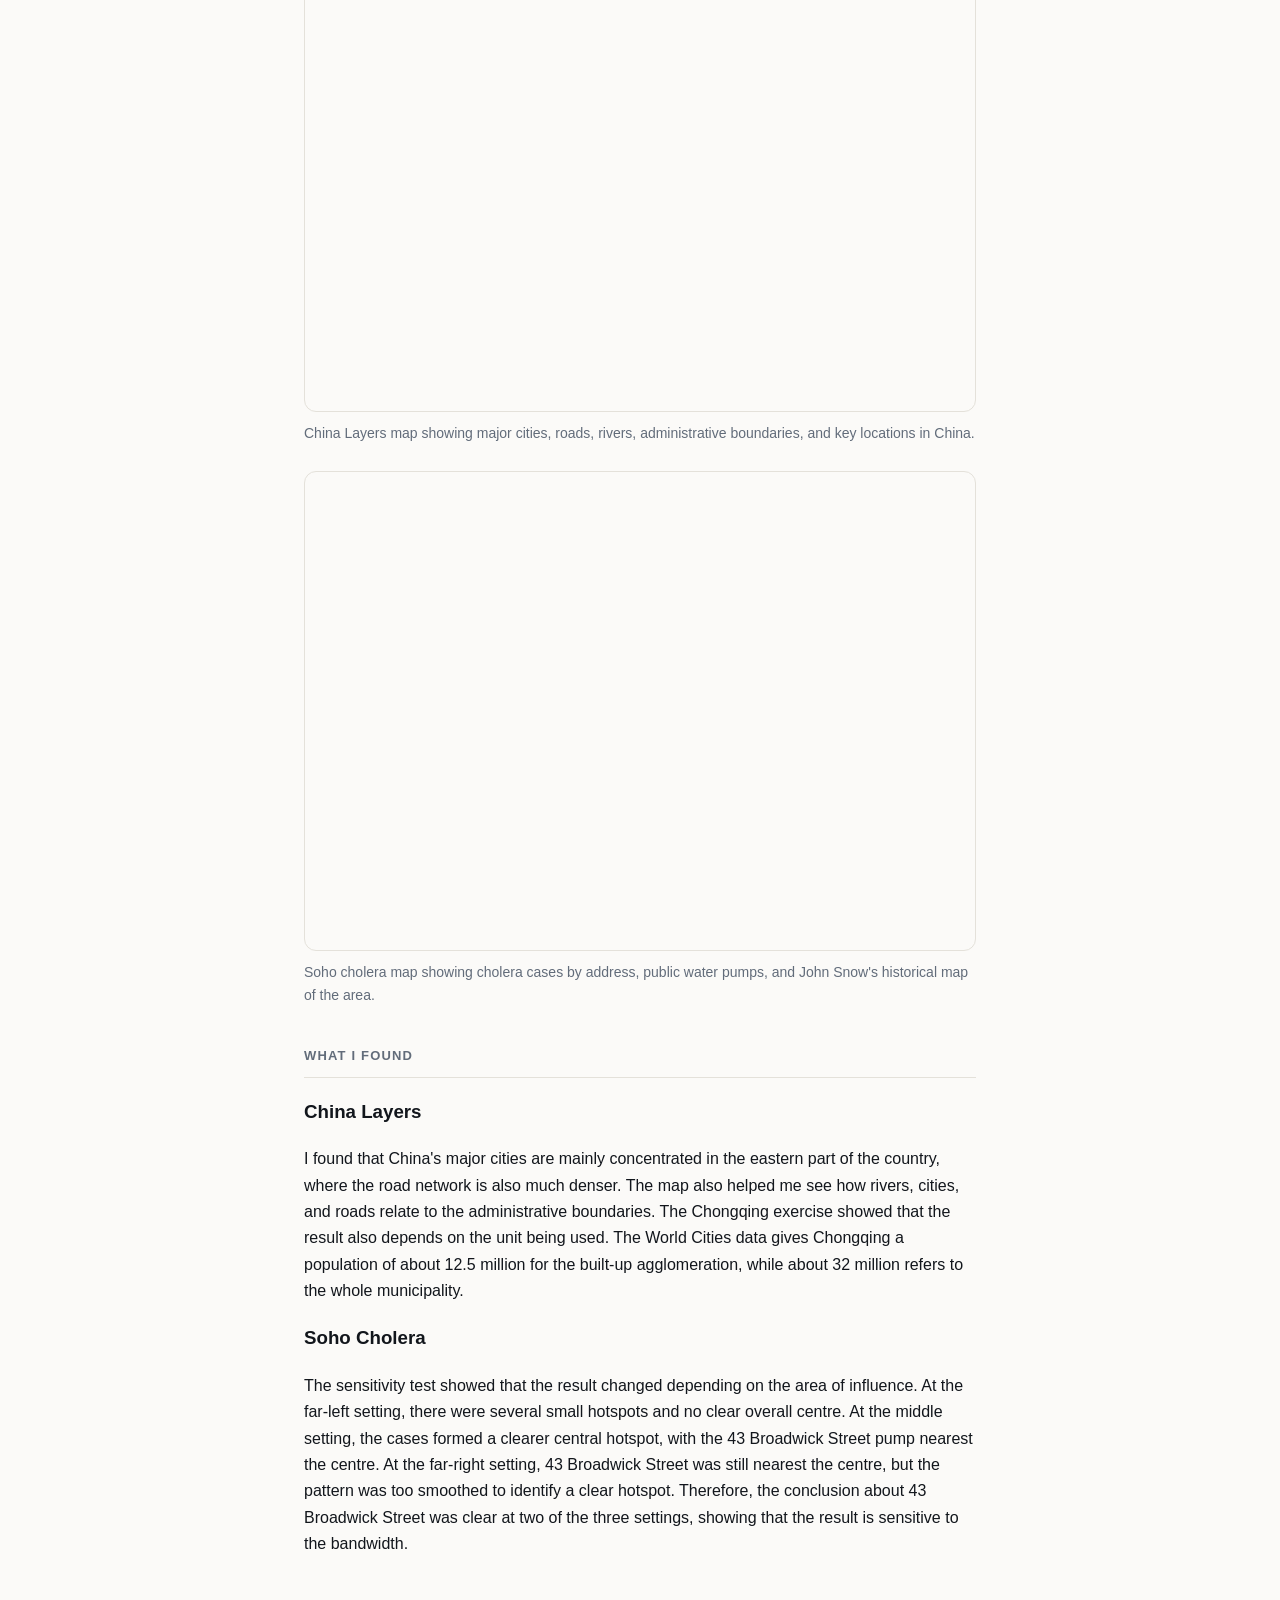
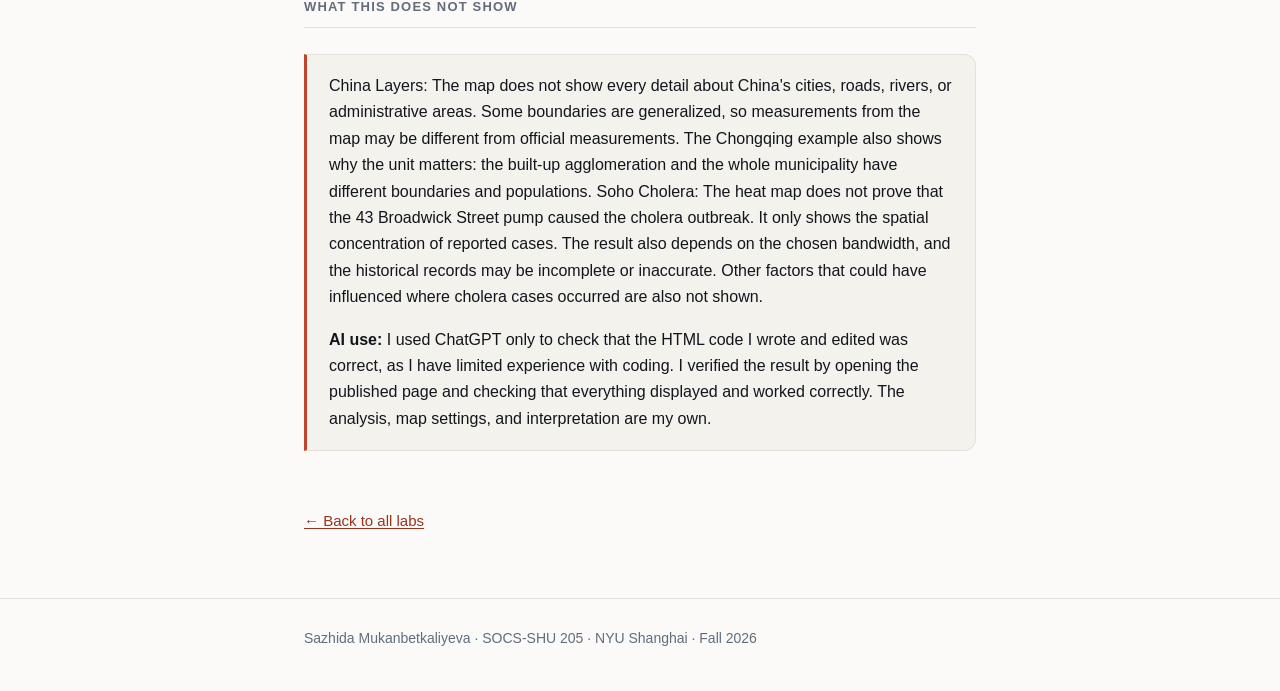
==== commit 4a4f51bd: "Update lab-01.html" ====
--- a/labs/lab-01.html
+++ b/labs/lab-01.html
@@ -51,24 +51,28 @@
   Where were the highest concentrations of cholera cases located in relation to the public water pumps in Soho?
 </p>
 
-    <h2>The data</h2>
-    <p>
-    China Layers: I used the China Layers teaching web map hosted by Esri. It includes World Countries (Generalized), China Admin, China Rivers, China Roads, and World Cities. One provenance issue is that the World Cities layer gives Chongqing a population of about 12.5 million from UN-Habitat, representing the built-up agglomeration, while the municipality has about 32 million people. The China Admin layer also contains 63 polygons even though China has 34 province-level units, because some units are represented by multiple polygons.
+  <h2>The data</h2>
 
+<h3>China Layers</h3>
+<p>
+  I used the China Layers teaching web map hosted by Esri. It includes World Countries (Generalized), China Admin, China Rivers, China Roads, and World Cities. One provenance issue is that the World Cities layer gives Chongqing a population of about 12.5 million from UN-Habitat, representing the built-up agglomeration, while the municipality has about 32 million people. The China Admin layer also contains 63 polygons even though China has 34 province-level units, because some units are represented by multiple polygons.
+</p>
 
-     
-     Soho Cholera: I used the Soho cholera teaching web map in ArcGIS Online. The main layers I worked with were Cholera cases by address, Public water pumps, and Snow_Map. The cholera data includes the Num_Cases attribute, which shows the number of cases recorded at each address. One limitation of this historical data is that the records and locations may not be complete or fully accurate, so the map should not be treated as a perfect record of the outbreak.
-     </p>
+<h3>Soho Cholera</h3>
+<p>
+  I used the Soho cholera teaching web map in ArcGIS Online. The main layers I worked with were Cholera cases by address, Public water pumps, and Snow_Map. The cholera data includes the Num_Cases attribute, which shows the number of cases recorded at each address. One limitation of this historical data is that the records and locations may not be complete or fully accurate, so the map should not be treated as a perfect record of the outbreak.
+</p>
+    <h2>The method</h2>
 
-    <h2>The method</h2>
-    <p>
-       China Layers: For the China map, I worked with several feature layers in ArcGIS Online, including cities, roads, rivers, and administrative boundaries. I changed the symbols and sizes of the cities, used a filter to work with Chongqing, added key locations with a sketch layer, and compared different basemaps. I also measured the area of Chongqing and compared my measurement with its official area.
+<h3>China Layers</h3>
+<p>
+  For the China map, I worked with several feature layers in ArcGIS Online, including cities, roads, rivers, and administrative boundaries. I changed the symbols and sizes of the cities, used a filter to work with Chongqing, added key locations with a sketch layer, and compared different basemaps. I also measured the area of Chongqing and compared my measurement with its official area.
+</p>
 
-
-     
-         Soho Cholera: For the Soho analysis, I used weighted kernel density estimation in ArcGIS Online. I weighted the cholera case points by Num_Cases so that addresses with more cases had more influence on the heat map. I changed the bandwidth using the unlabelled Area of influence slider and tested three positions: far left, middle, and far right. I then compared the three maps to see how the location and size of the hottest area changed.
-    </p>
-
+<h3>Soho Cholera</h3>
+<p>
+  For the Soho analysis, I used weighted kernel density estimation in ArcGIS Online. I weighted the cholera case points by Num_Cases so that addresses with more cases had more influence on the heat map. I changed the bandwidth using the unlabelled Area of influence slider and tested three positions: far left, middle, and far right. I then compared the three maps to see how the location and size of the hottest area changed.
+</p>
     <!-- ============================================================
          YOUR MAP
          Two options:
@@ -101,14 +105,17 @@
     and John Snow's historical map of the area.
   </figcaption>
 </figure>
-    <h2>What I found</h2>
-    <p>
-      China Layers: I found that China's major cities are mainly concentrated in the eastern part of the country, where the road network is also much denser. The map also helped me see how rivers, cities, and roads relate to the administrative boundaries. The Chongqing exercise showed that the result also depends on the unit being used. The World Cities data gives Chongqing a population of about 12.5 million for the built-up agglomeration, while about 32 million refers to the whole municipality.
+  <h2>What I found</h2>
 
+<h3>China Layers</h3>
+<p>
+  I found that China's major cities are mainly concentrated in the eastern part of the country, where the road network is also much denser. The map also helped me see how rivers, cities, and roads relate to the administrative boundaries. The Chongqing exercise showed that the result also depends on the unit being used. The World Cities data gives Chongqing a population of about 12.5 million for the built-up agglomeration, while about 32 million refers to the whole municipality.
+</p>
 
-         
-     Soho Cholera: The sensitivity test showed that the result changed depending on the area of influence. At the far-left setting, there were several small hotspots and no clear overall centre. At the middle setting, the cases formed a clearer central hotspot, with the 43 Broadwick Street pump nearest the centre. At the far-right setting, 43 Broadwick Street was still nearest the centre, but the pattern was too smoothed to identify a clear hotspot. Therefore, the conclusion about 43 Broadwick Street was clear at two of the three settings, showing that the result is sensitive to the bandwidth.
-    </p>
+<h3>Soho Cholera</h3>
+<p>
+  The sensitivity test showed that the result changed depending on the area of influence. At the far-left setting, there were several small hotspots and no clear overall centre. At the middle setting, the cases formed a clearer central hotspot, with the 43 Broadwick Street pump nearest the centre. At the far-right setting, 43 Broadwick Street was still nearest the centre, but the pattern was too smoothed to identify a clear hotspot. Therefore, the conclusion about 43 Broadwick Street was clear at two of the three settings, showing that the result is sensitive to the bandwidth.
+</p>
 
     <h2>What this does not show</h2>
     <div class="limits">
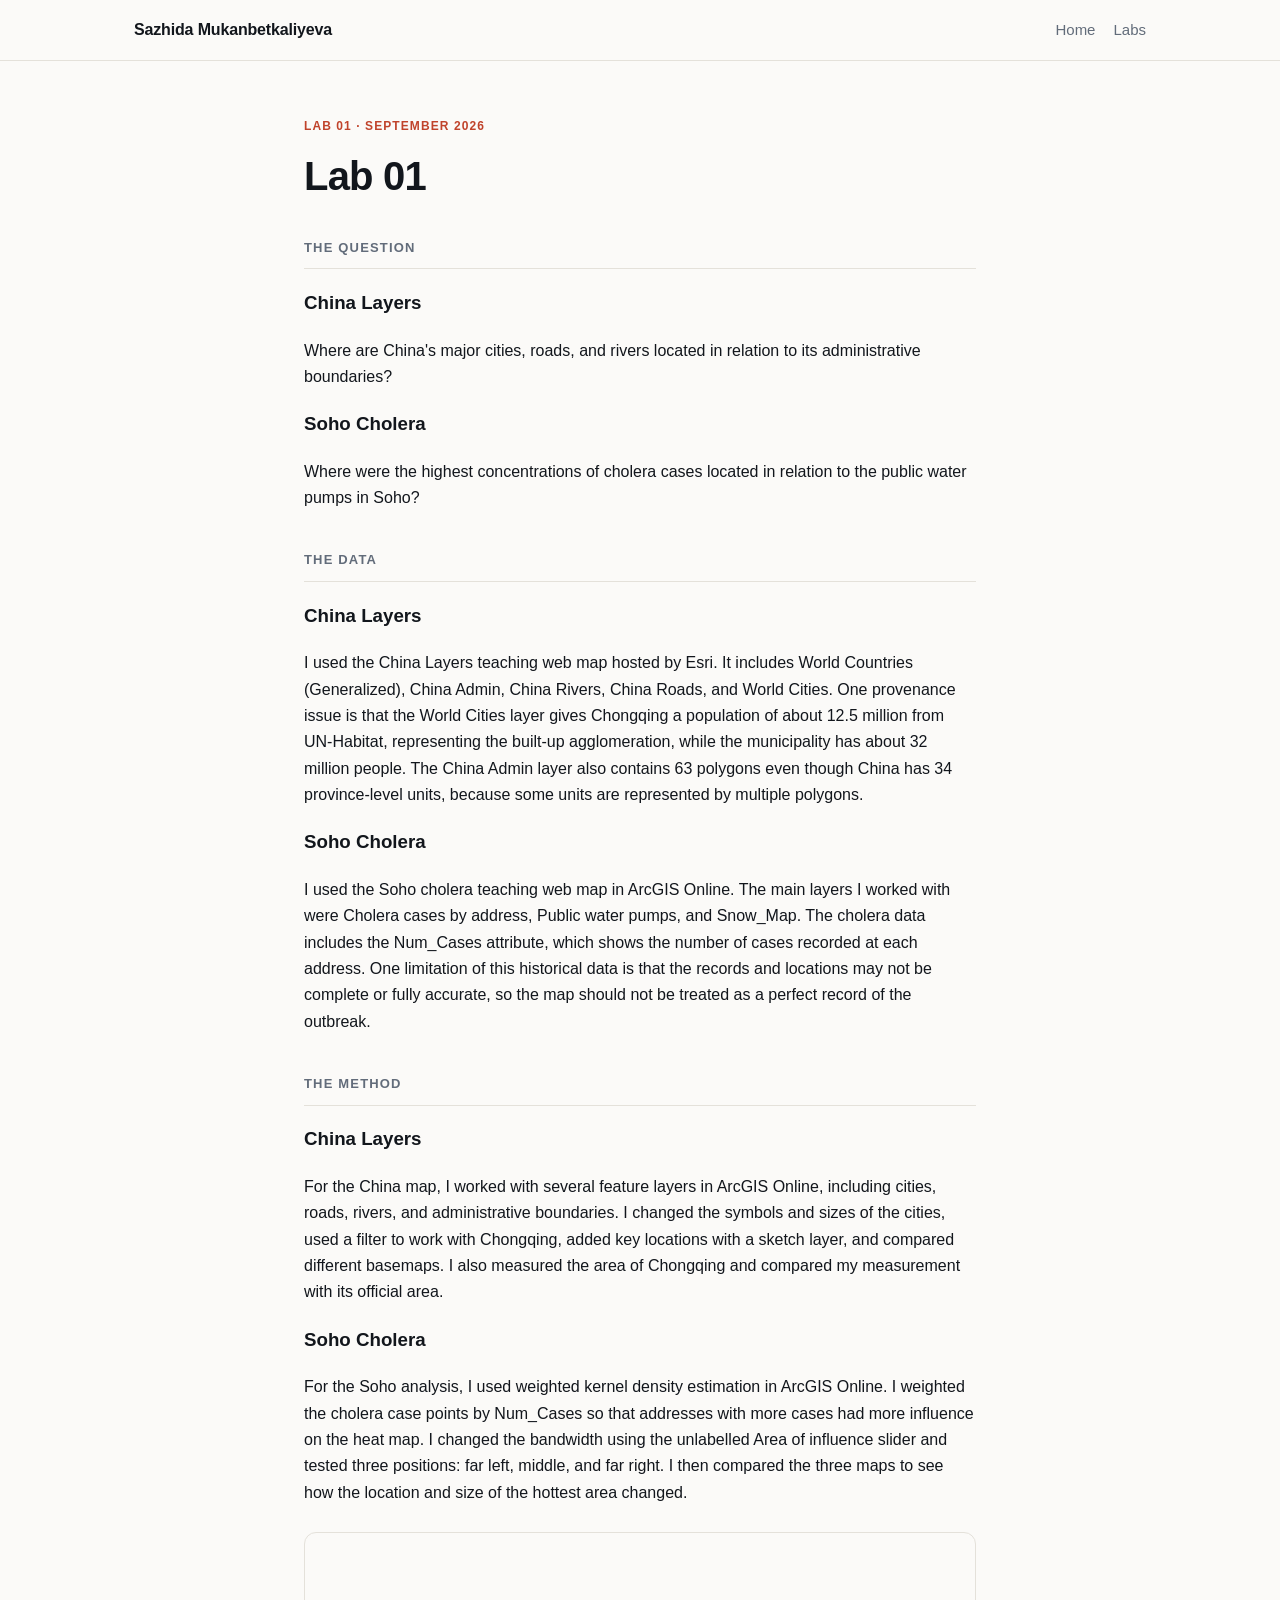
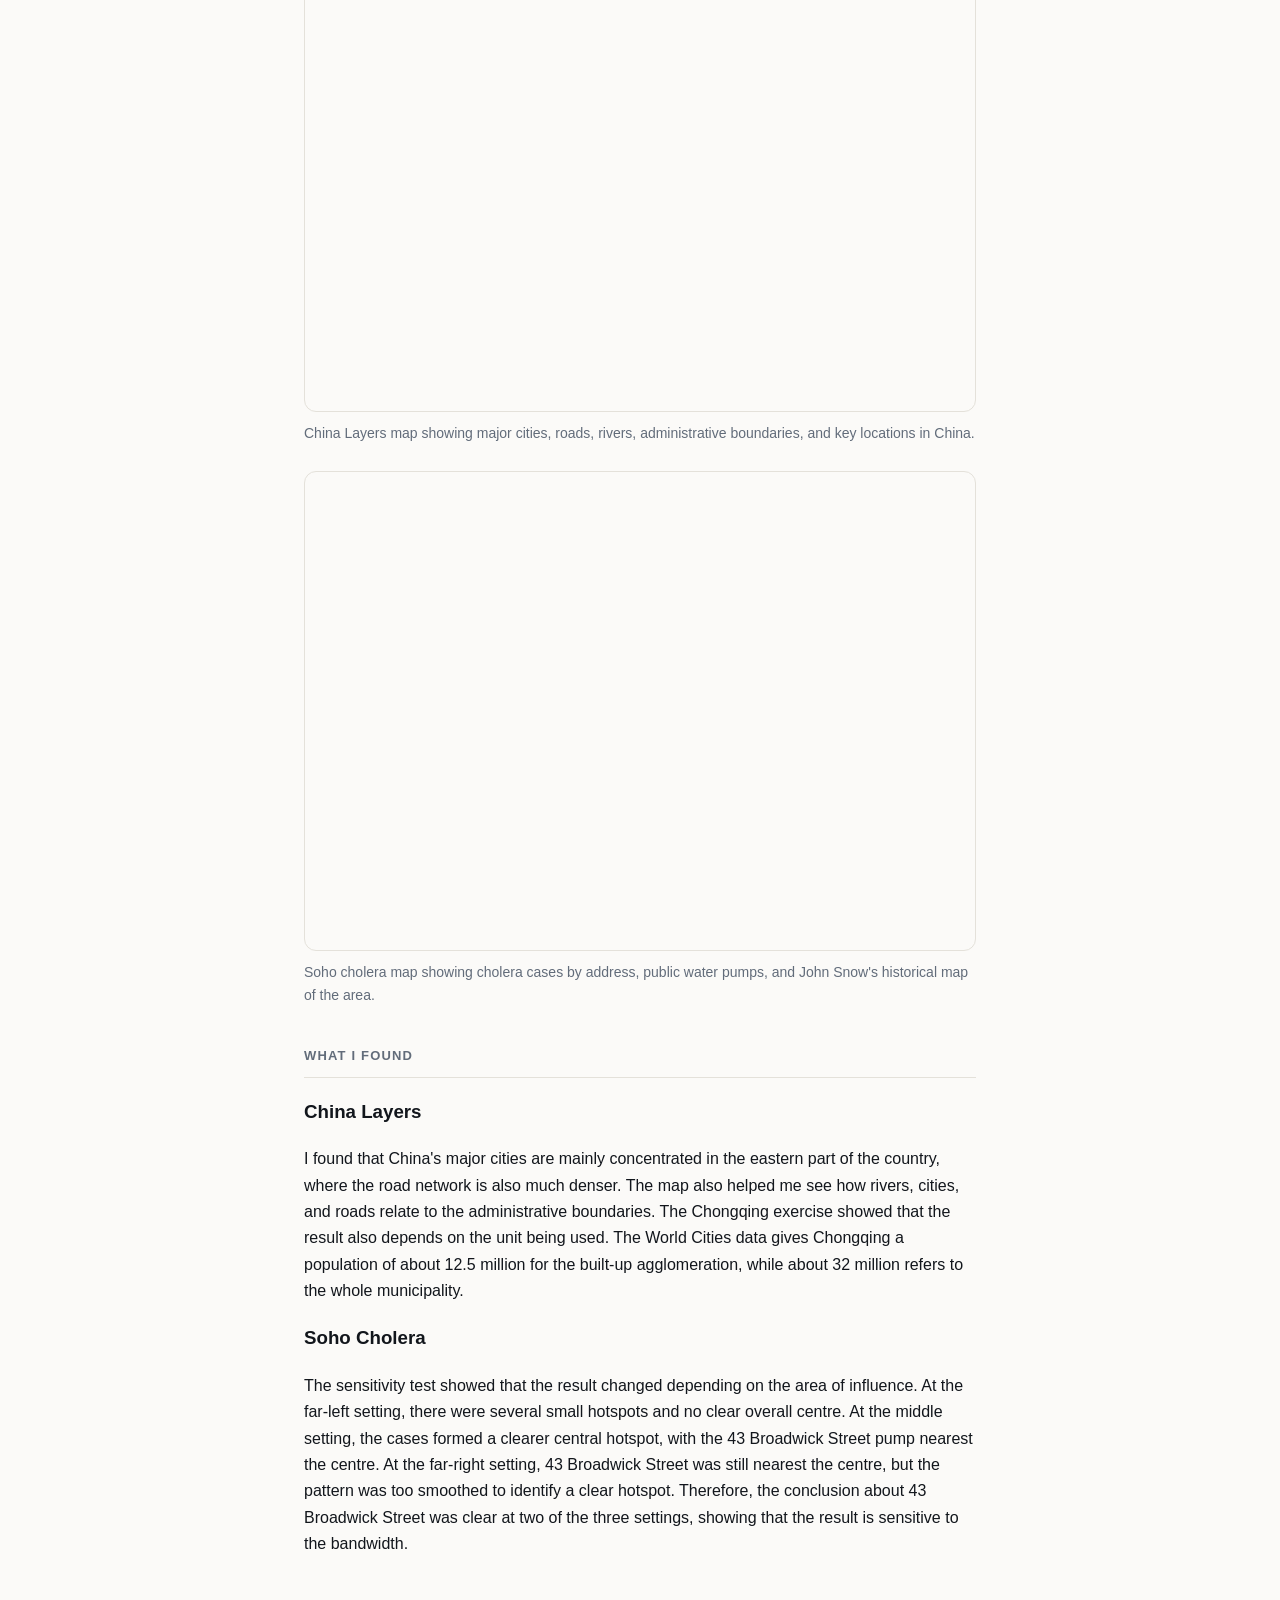
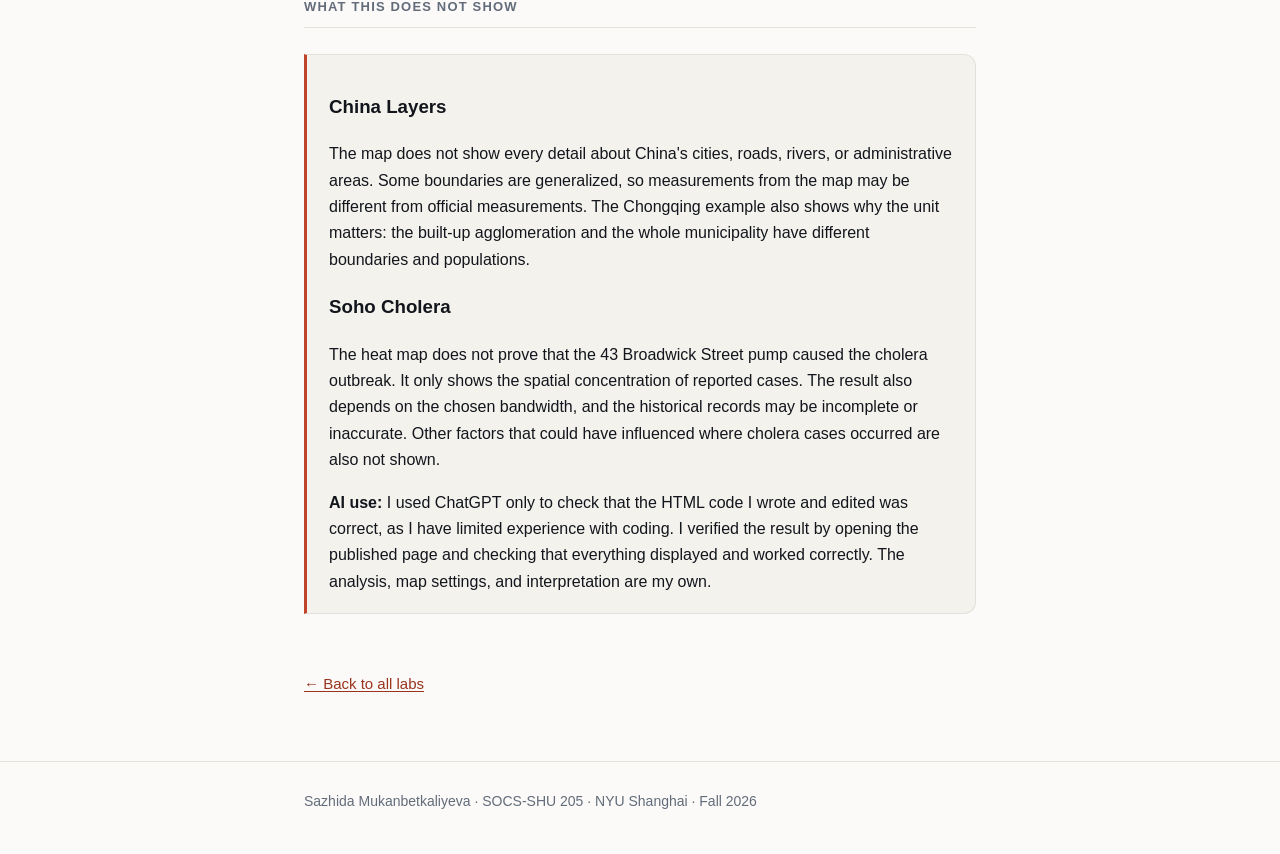
==== commit 40c3a35d: "Update lab-01.html" ====
--- a/labs/lab-01.html
+++ b/labs/lab-01.html
@@ -117,23 +117,29 @@
   The sensitivity test showed that the result changed depending on the area of influence. At the far-left setting, there were several small hotspots and no clear overall centre. At the middle setting, the cases formed a clearer central hotspot, with the 43 Broadwick Street pump nearest the centre. At the far-right setting, 43 Broadwick Street was still nearest the centre, but the pattern was too smoothed to identify a clear hotspot. Therefore, the conclusion about 43 Broadwick Street was clear at two of the three settings, showing that the result is sensitive to the bandwidth.
 </p>
 
-    <h2>What this does not show</h2>
-    <div class="limits">
-      <p>
-        China Layers: The map does not show every detail about China's cities, roads, rivers, or administrative areas. Some boundaries are generalized, so measurements from the map may be different from official measurements. The Chongqing example also shows why the unit matters: the built-up agglomeration and the whole municipality have different boundaries and populations.
+   <h2>What this does not show</h2>
 
+<div class="limits">
 
-     
-           Soho Cholera: The heat map does not prove that the 43 Broadwick Street pump caused the cholera outbreak. It only shows the spatial concentration of reported cases. The result also depends on the chosen bandwidth, and the historical records may be incomplete or inaccurate. Other factors that could have influenced where cholera cases occurred are also not shown.
-      </p>
-      <p>
-        <strong>AI use:</strong> I used ChatGPT only to check that the HTML code
-  I wrote and edited was correct, as I have limited experience with coding.
-  I verified the result by opening the published page and checking that
-  everything displayed and worked correctly. The analysis, map settings,
-  and interpretation are my own.
-      </p>
-    </div>
+  <h3>China Layers</h3>
+  <p>
+    The map does not show every detail about China's cities, roads, rivers, or administrative areas. Some boundaries are generalized, so measurements from the map may be different from official measurements. The Chongqing example also shows why the unit matters: the built-up agglomeration and the whole municipality have different boundaries and populations.
+  </p>
+
+  <h3>Soho Cholera</h3>
+  <p>
+    The heat map does not prove that the 43 Broadwick Street pump caused the cholera outbreak. It only shows the spatial concentration of reported cases. The result also depends on the chosen bandwidth, and the historical records may be incomplete or inaccurate. Other factors that could have influenced where cholera cases occurred are also not shown.
+  </p>
+
+  <p>
+    <strong>AI use:</strong> I used ChatGPT only to check that the HTML code
+    I wrote and edited was correct, as I have limited experience with coding.
+    I verified the result by opening the published page and checking that
+    everything displayed and worked correctly. The analysis, map settings,
+    and interpretation are my own.
+  </p>
+
+</div>
 
     <a class="back" href="../index.html#labs">← Back to all labs</a>
 
